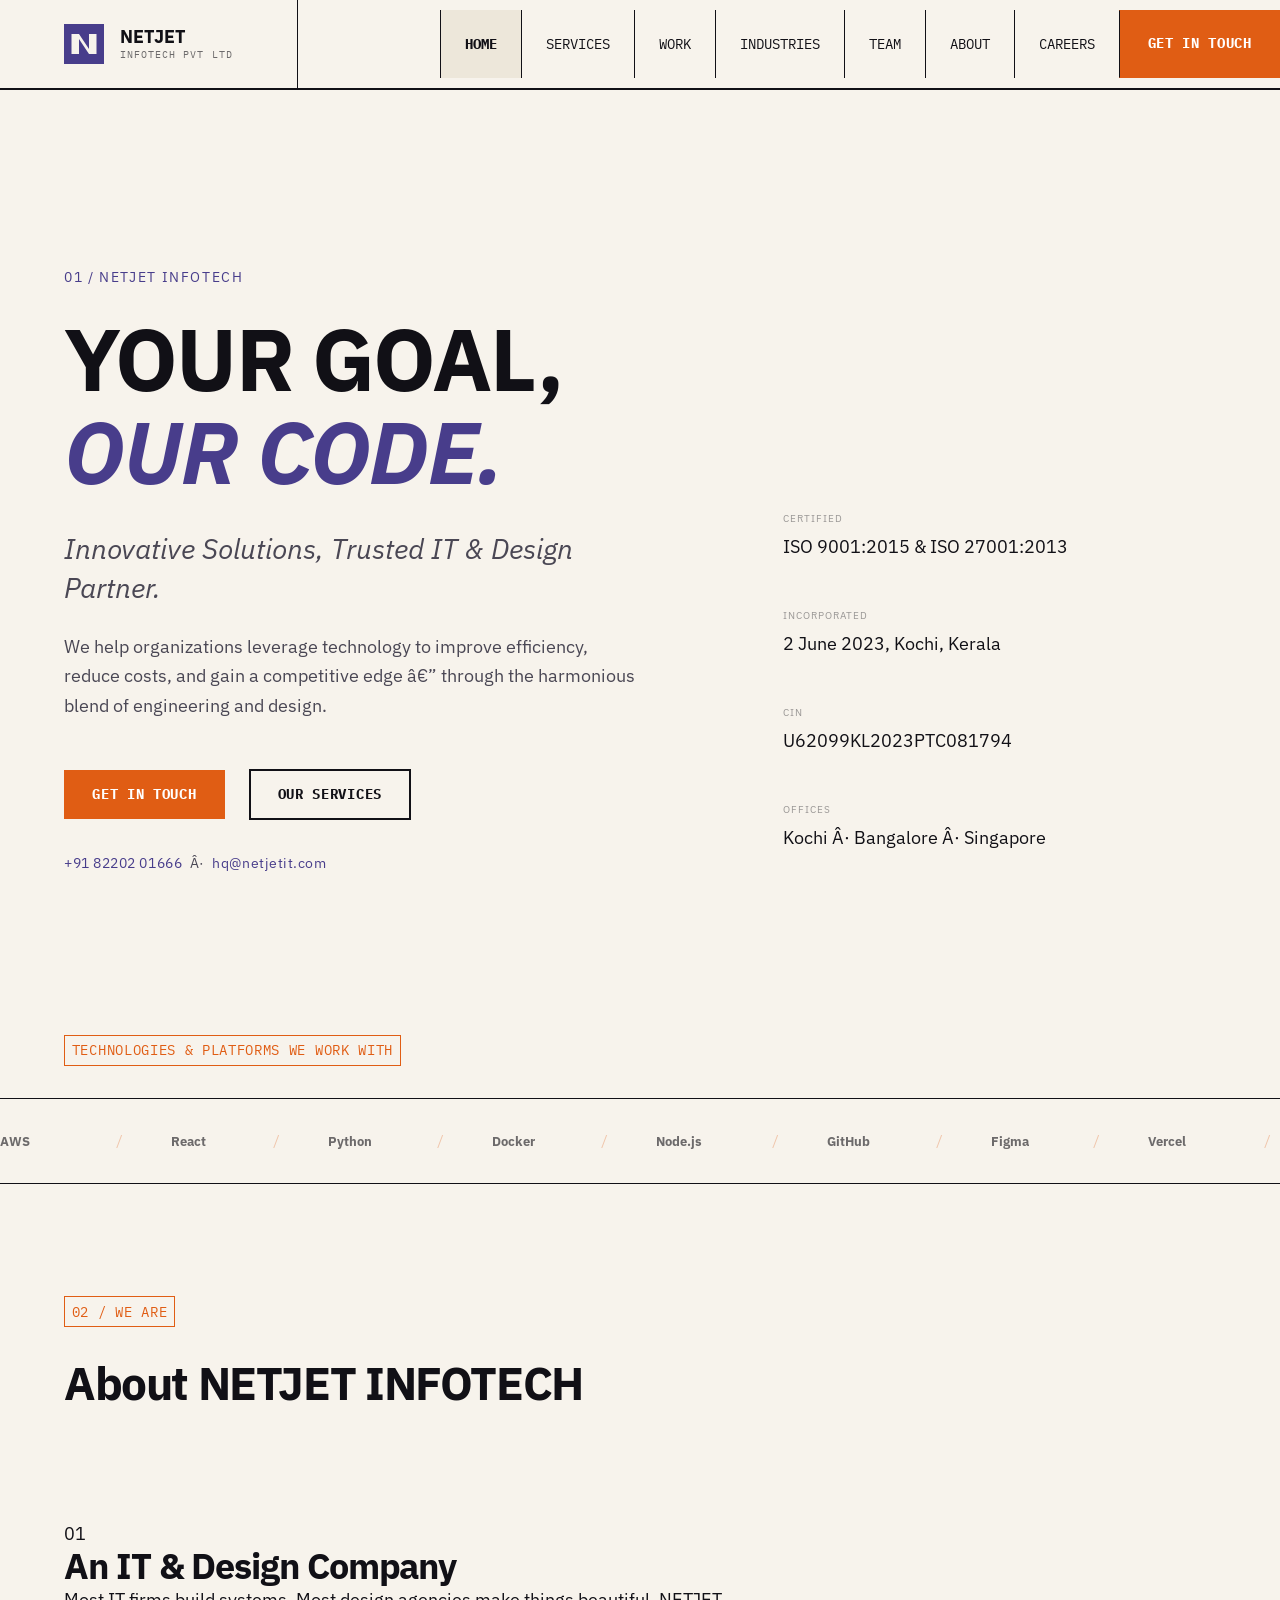
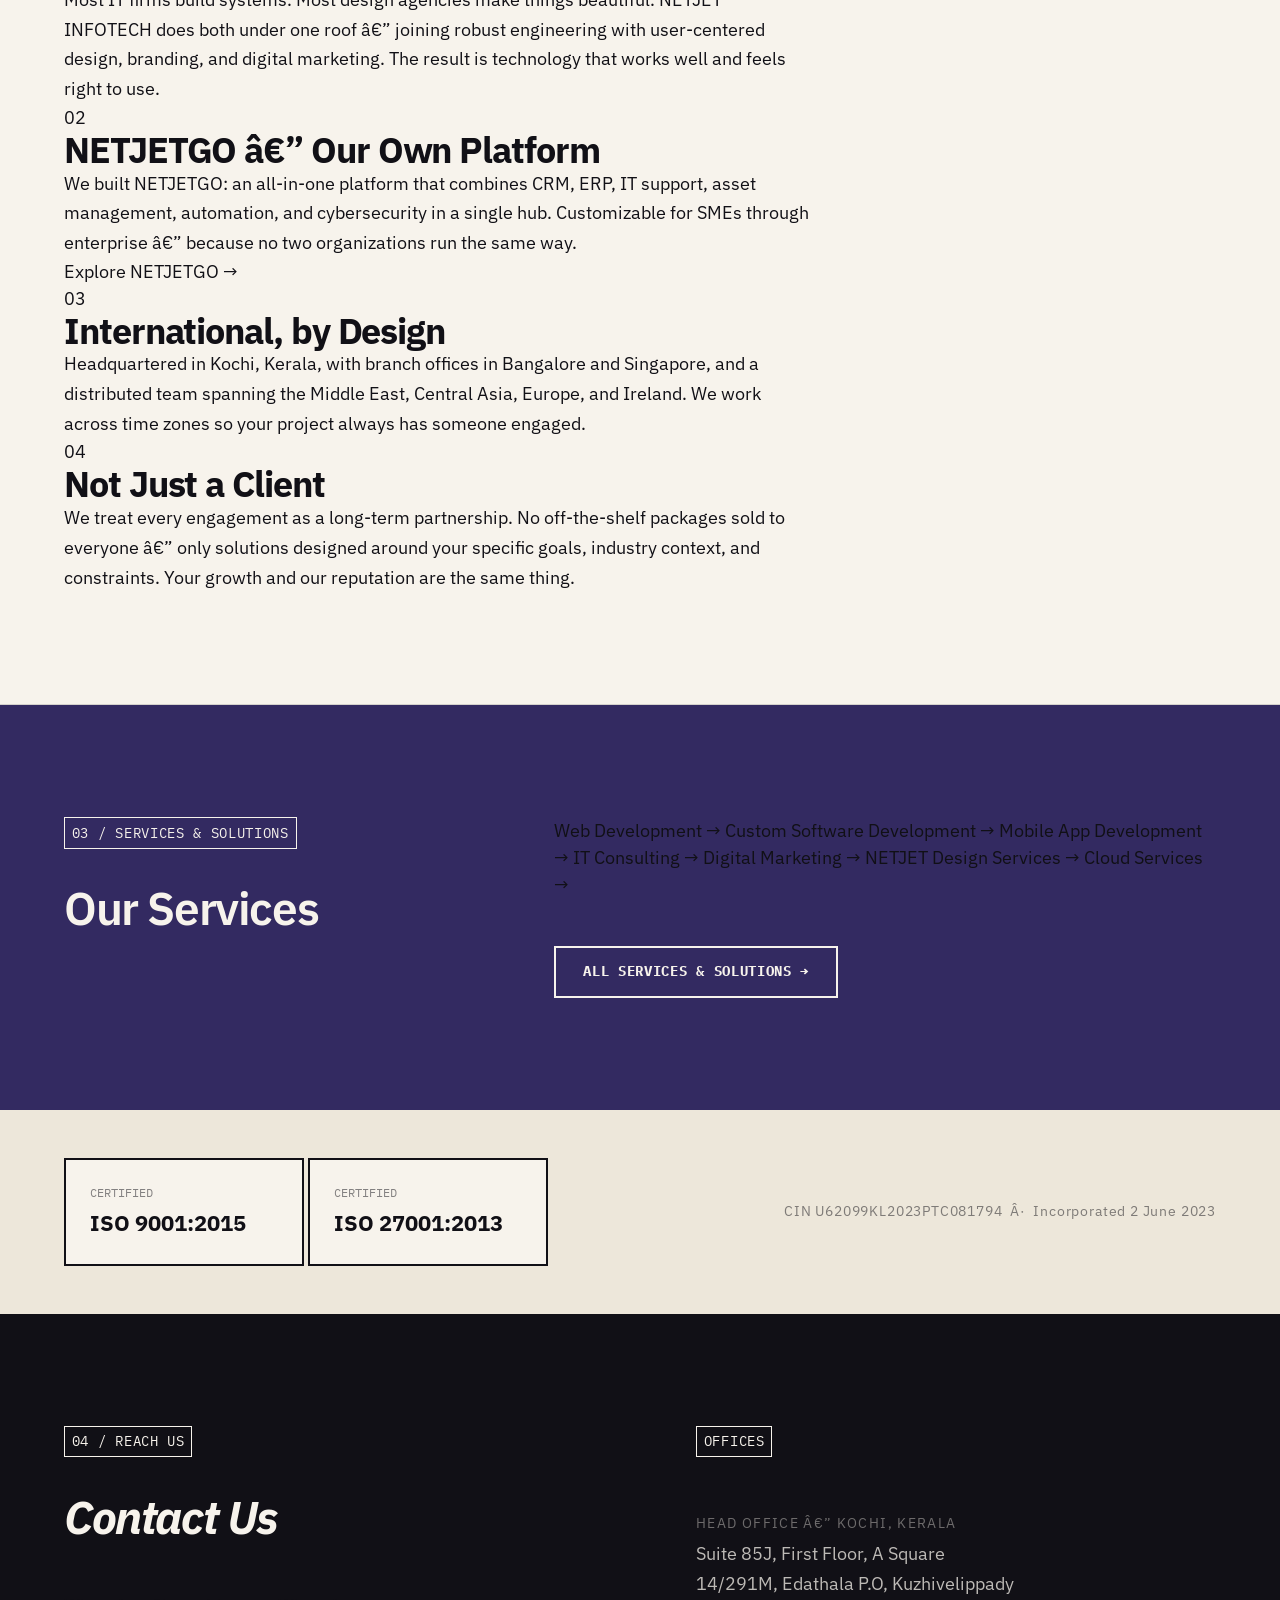
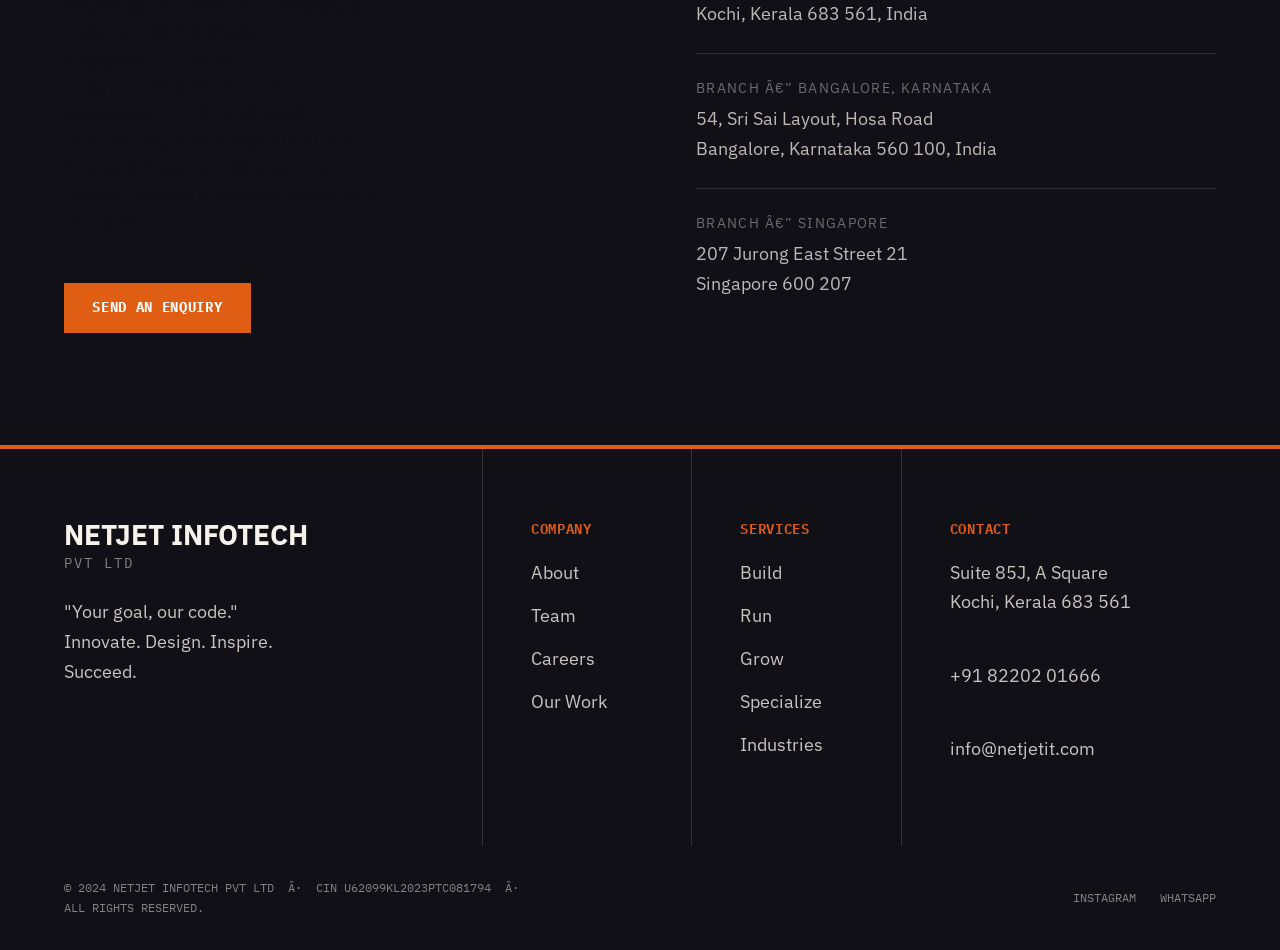
==== index.html @ 787980c6 "Webpage Update" ====
﻿<!DOCTYPE html>
<html lang="en">
<head>
  <meta charset="UTF-8">
  <meta name="viewport" content="width=device-width, initial-scale=1.0">
  <title>NETJET INFOTECH â€” IT & Design Services, Kochi, Kerala</title>
  <meta name="description" content="NETJET INFOTECH is an ISO-certified IT and design company based in Kochi, Kerala. We deliver web development, custom software, digital marketing, cloud services, and design under one roof.">
  <meta name="keywords" content="IT company Kochi, IT services Kerala, web development Kochi, software development India, digital marketing Kerala, cloud services Kochi, UI UX design India">
  <meta property="og:title" content="NETJET INFOTECH â€” IT & Design Services">
  <meta property="og:description" content="Innovative Solutions, Trusted IT & Design Partner. Based in Kochi, Kerala â€” serving clients globally.">
  <meta property="og:type" content="website">
  <meta property="og:url" content="https://netjetit.com/">
  <link rel="canonical" href="https://netjetit.com/">
  <link rel="preconnect" href="https://fonts.googleapis.com">
  <link rel="preconnect" href="https://fonts.gstatic.com" crossorigin>
  <link href="https://fonts.googleapis.com/css2?family=IBM+Plex+Mono:ital,wght@0,400;0,500;1,400&family=IBM+Plex+Sans:ital,wght@0,400;0,500;0,600;0,700;1,400&display=swap" rel="stylesheet">
  <link rel="stylesheet" href="css/tokens.css">
  <link rel="stylesheet" href="css/base.css">
  <link rel="stylesheet" href="css/components.css">

  <style>
    /* Home-specific layout */
    .hero {
      padding-top: calc(4rem + var(--space-3xl));
      padding-bottom: var(--space-3xl);
      background-color: var(--cream);
      border-bottom: var(--border-rule);
    }

    .hero-inner {
      max-width: var(--max-width);
      margin-inline: auto;
      padding-inline: var(--gutter);
      display: grid;
      grid-template-columns: 7fr 5fr;
      gap: var(--space-3xl);
      align-items: end;
    }

    .hero-eyebrow {
      
      font-size: var(--step--1);
      letter-spacing: 0.12em;
      text-transform: uppercase;
      color: var(--brand);
      margin-bottom: var(--space-m);
    }

    .hero-headline {
      
      font-size: var(--step-6);
      font-weight: 700;
      color: var(--ink);
      line-height: 1.05;
      letter-spacing: -0.02em;
      margin-bottom: var(--space-l);
    }

    .hero-headline em {
      font-style: italic;
      color: var(--brand);
    }

    .hero-sub {
      
      font-size: var(--step-2);
      font-style: italic;
      color: var(--ink-soft);
      margin-bottom: var(--space-m);
      max-width: 44ch;
      line-height: 1.4;
    }

    .hero-body {
      font-size: var(--step-0);
      color: var(--ink-soft);
      max-width: 52ch;
      margin-bottom: var(--space-xl);
    }

    .hero-actions {
      display: flex;
      flex-wrap: wrap;
      align-items: center;
      gap: var(--space-m);
      margin-bottom: var(--space-l);
    }

    .hero-direct-contact {
      
      font-size: var(--step--1);
      color: var(--ink-soft);
      letter-spacing: 0.04em;
    }

    .hero-direct-contact a {
      color: var(--brand);
      text-decoration: underline;
      text-decoration-color: transparent;
      text-underline-offset: 3px;
      transition: text-decoration-color var(--dur-fast);
    }

    .hero-direct-contact a:hover {
      text-decoration-color: var(--brand);
    }

    .hero-aside {
      display: flex;
      flex-direction: column;
      gap: var(--space-m);
      padding-top: var(--space-xl);
      border-top: var(--border-rule);
    }

    .hero-aside-block {
      padding-bottom: var(--space-m);
      border-bottom: var(--border-rule);
    }

    .hero-aside-block:last-child { border-bottom: none; }

    .hero-aside-label {
      
      font-size: 0.65rem;
      letter-spacing: 0.1em;
      text-transform: uppercase;
      color: var(--ink);
      opacity: 0.4;
      margin-bottom: 0.4rem;
    }

    .hero-aside-value {
      
      font-size: var(--step-0);
      color: var(--ink);
      line-height: 1.5;
    }

    @media (max-width: 900px) {
      .hero-inner { grid-template-columns: 1fr; gap: var(--space-2xl); }
      .hero-aside { padding-top: 0; border-top: none; flex-direction: row; flex-wrap: wrap; }
      .hero-aside-block { flex: 1 1 200px; }
    }

    /* Services teaser section */
    .services-teaser {
      padding-block: var(--space-3xl);
      background-color: var(--violet);
    }

    .services-teaser .container {
      display: grid;
      grid-template-columns: 4fr 7fr;
      gap: var(--space-3xl);
      align-items: start;
    }

    .services-teaser-heading {
      
      font-size: var(--step-4);
      color: var(--cream);
      font-weight: var(--fw-semibold);
      line-height: 1.15;
      position: sticky;
      top: calc(4rem + var(--space-xl));
    }

    @media (max-width: 900px) {
      .services-teaser .container { grid-template-columns: 1fr; }
      .services-teaser-heading { position: static; }
    }

    /* Contact block */
    .contact-block {
      background-color: var(--ink);
      padding-block: var(--space-3xl);
    }

    .contact-block-grid {
      display: grid;
      grid-template-columns: 1fr 1fr;
      gap: var(--space-3xl);
    }

    .contact-promise {
      
      font-size: var(--step-4);
      font-style: italic;
      color: var(--cream);
      line-height: 1.2;
      margin-bottom: var(--space-xl);
    }

    .contact-office {
      padding-block: var(--space-m);
      border-bottom: 1px solid rgba(247,243,236,0.12);
    }

    .contact-office:last-child { border-bottom: none; }

    .contact-office__label {
      
      font-size: var(--step--1);
      letter-spacing: 0.1em;
      text-transform: uppercase;
      color: var(--cream);
      opacity: 0.4;
      margin-bottom: 0.4rem;
    }

    .contact-office__address {
      
      font-size: var(--step-0);
      color: var(--cream);
      opacity: 0.75;
      font-style: normal;
      line-height: 1.65;
    }

    @media (max-width: 768px) {
      .contact-block-grid { grid-template-columns: 1fr; gap: var(--space-2xl); }
    }

    /* Trust strip */
    .trust-strip {
      background-color: var(--cream-mid);
      padding-block: var(--space-xl);
      border-top: var(--border-rule);
      border-bottom: var(--border-rule);
    }

    .trust-inner {
      display: flex;
      align-items: center;
      justify-content: space-between;
      flex-wrap: wrap;
      gap: var(--space-l);
    }

    .trust-text {
      
      font-size: var(--step--1);
      color: var(--ink);
      opacity: 0.5;
      letter-spacing: 0.06em;
    }
  </style>
</head>
<body>

  <!-- Navigation -->
  <nav class="site-nav" aria-label="Site navigation">
    <div class="nav-inner">
      <a href="index.html" class="nav-logo" aria-label="NETJET INFOTECH â€” home">
        <svg class="nav-logo-mark" viewBox="0 0 32 32" fill="none" aria-hidden="true">
          <rect width="32" height="32" fill="#483D8B"/>
          <path d="M6 8h6l8 12V8h6v16h-6L12 12v12H6V8z" fill="#F7F3EC"/>
        </svg>
        <div class="nav-logo-text">
          NETJET
          <span>INFOTECH PVT LTD</span>
        </div>
      </a>

      <div class="nav-links" role="list">
        <a href="index.html" role="listitem">Home</a>
        <a href="services.html" role="listitem">Services</a>
        <a href="work.html" role="listitem">Work</a>
        <a href="industries.html" role="listitem">Industries</a>
        <a href="team.html" role="listitem">Team</a>
        <a href="about.html" role="listitem">About</a>
        <a href="careers.html" role="listitem">Careers</a>
        <a href="contact.html" class="btn btn-primary nav-cta" role="listitem">Get in touch</a>
      </div>

      <button class="nav-toggle" aria-expanded="false" aria-controls="mobile-nav" aria-label="Open navigation">
        <span class="nav-toggle-bar"></span>
        <span class="nav-toggle-bar"></span>
        <span class="nav-toggle-bar"></span>
      </button>
    </div>

    <nav class="nav-mobile" id="mobile-nav" aria-hidden="true">
      <a href="index.html">Home</a>
      <a href="services.html">Services</a>
      <a href="work.html">Work</a>
      <a href="industries.html">Industries</a>
      <a href="team.html">Team</a>
      <a href="about.html">About</a>
      <a href="careers.html">Careers</a>
      <a href="contact.html" class="btn btn-primary">Get in touch</a>
    </nav>
  </nav>

  <main>

    <!-- Hero -->
    <section class="hero" aria-labelledby="hero-heading">
      <div class="hero-inner">
        <div class="hero-content">
          <p class="hero-eyebrow">01 / NETJET INFOTECH</p>
          <h1 class="hero-headline" id="hero-heading">
            Your goal,<br><em>our code.</em>
          </h1>
          <p class="hero-sub">Innovative Solutions, Trusted IT &amp; Design Partner.</p>
          <p class="hero-body">We help organizations leverage technology to improve efficiency, reduce costs, and gain a competitive edge â€” through the harmonious blend of engineering and design.</p>
          <div class="hero-actions">
            <a href="contact.html" class="btn btn-primary">Get in touch</a>
            <a href="services.html" class="btn btn-outline">Our Services</a>
          </div>
          <p class="hero-direct-contact">
            <a href="tel:+918220201666">+91 82202 01666</a>&ensp;Â·&ensp;<a href="mailto:hq@netjetit.com">hq@netjetit.com</a>
          </p>
        </div>

        <aside class="hero-aside" aria-label="Company credentials">
          <div class="hero-aside-block">
            <div class="hero-aside-label">Certified</div>
            <div class="hero-aside-value">ISO 9001:2015 &amp; ISO 27001:2013</div>
          </div>
          <div class="hero-aside-block">
            <div class="hero-aside-label">Incorporated</div>
            <div class="hero-aside-value">2 June 2023, Kochi, Kerala</div>
          </div>
          <div class="hero-aside-block">
            <div class="hero-aside-label">CIN</div>
            <div class="hero-aside-value">U62099KL2023PTC081794</div>
          </div>
          <div class="hero-aside-block">
            <div class="hero-aside-label">Offices</div>
            <div class="hero-aside-value">Kochi Â· Bangalore Â· Singapore</div>
          </div>
        </aside>
      </div>
    </section>

        <!-- Partner / Technology logos — 15 stacks, infinite loop -->
    <section aria-label="Technologies and platforms we work with" style="border-bottom: 1px solid var(--ink);">
      <div class="container" style="padding-top: var(--space-xl); padding-bottom: var(--space-l); border-bottom: 1px solid var(--ink);">
        <p class="section-label" style="margin-bottom:0;">Technologies &amp; Platforms We Work With</p>
      </div>
      <div class="marquee-container" style="padding-block: var(--space-l);">
        <div class="marquee-content">

          <div class="marquee-item"><svg viewBox="0 0 100 30" xmlns="http://www.w3.org/2000/svg" style="height:20px;width:auto;"><text y="22" font-family="IBM Plex Sans,sans-serif" font-size="20" font-weight="700" fill="currentColor">AWS</text></svg></div>
          <div class="marquee-item"><svg viewBox="0 0 80 30" xmlns="http://www.w3.org/2000/svg" style="height:20px;width:auto;"><text y="22" font-family="IBM Plex Sans,sans-serif" font-size="20" font-weight="700" fill="currentColor">React</text></svg></div>
          <div class="marquee-item"><svg viewBox="0 0 90 30" xmlns="http://www.w3.org/2000/svg" style="height:20px;width:auto;"><text y="22" font-family="IBM Plex Sans,sans-serif" font-size="20" font-weight="700" fill="currentColor">Python</text></svg></div>
          <div class="marquee-item"><svg viewBox="0 0 90 30" xmlns="http://www.w3.org/2000/svg" style="height:20px;width:auto;"><text y="22" font-family="IBM Plex Sans,sans-serif" font-size="20" font-weight="700" fill="currentColor">Docker</text></svg></div>
          <div class="marquee-item"><svg viewBox="0 0 100 30" xmlns="http://www.w3.org/2000/svg" style="height:20px;width:auto;"><text y="22" font-family="IBM Plex Sans,sans-serif" font-size="20" font-weight="700" fill="currentColor">Node.js</text></svg></div>
          <div class="marquee-item"><svg viewBox="0 0 90 30" xmlns="http://www.w3.org/2000/svg" style="height:20px;width:auto;"><text y="22" font-family="IBM Plex Sans,sans-serif" font-size="20" font-weight="700" fill="currentColor">GitHub</text></svg></div>
          <div class="marquee-item"><svg viewBox="0 0 80 30" xmlns="http://www.w3.org/2000/svg" style="height:20px;width:auto;"><text y="22" font-family="IBM Plex Sans,sans-serif" font-size="20" font-weight="700" fill="currentColor">Figma</text></svg></div>
          <div class="marquee-item"><svg viewBox="0 0 100 30" xmlns="http://www.w3.org/2000/svg" style="height:20px;width:auto;"><text y="22" font-family="IBM Plex Sans,sans-serif" font-size="20" font-weight="700" fill="currentColor">Vercel</text></svg></div>
          <div class="marquee-item"><svg viewBox="0 0 130 30" xmlns="http://www.w3.org/2000/svg" style="height:20px;width:auto;"><text y="22" font-family="IBM Plex Sans,sans-serif" font-size="20" font-weight="700" fill="currentColor">Google Cloud</text></svg></div>
          <div class="marquee-item"><svg viewBox="0 0 80 30" xmlns="http://www.w3.org/2000/svg" style="height:20px;width:auto;"><text y="22" font-family="IBM Plex Sans,sans-serif" font-size="20" font-weight="700" fill="currentColor">Azure</text></svg></div>
          <div class="marquee-item"><svg viewBox="0 0 90 30" xmlns="http://www.w3.org/2000/svg" style="height:20px;width:auto;"><text y="22" font-family="IBM Plex Sans,sans-serif" font-size="20" font-weight="700" fill="currentColor">Oracle</text></svg></div>
          <div class="marquee-item"><svg viewBox="0 0 110 30" xmlns="http://www.w3.org/2000/svg" style="height:20px;width:auto;"><text y="22" font-family="IBM Plex Sans,sans-serif" font-size="20" font-weight="700" fill="currentColor">Firebase</text></svg></div>
          <div class="marquee-item"><svg viewBox="0 0 100 30" xmlns="http://www.w3.org/2000/svg" style="height:20px;width:auto;"><text y="22" font-family="IBM Plex Sans,sans-serif" font-size="20" font-weight="700" fill="currentColor">Angular</text></svg></div>
          <div class="marquee-item"><svg viewBox="0 0 50 30" xmlns="http://www.w3.org/2000/svg" style="height:20px;width:auto;"><text y="22" font-family="IBM Plex Sans,sans-serif" font-size="20" font-weight="700" fill="currentColor">Vue</text></svg></div>
          <div class="marquee-item"><svg viewBox="0 0 135 30" xmlns="http://www.w3.org/2000/svg" style="height:20px;width:auto;"><text y="22" font-family="IBM Plex Sans,sans-serif" font-size="20" font-weight="700" fill="currentColor">Kubernetes</text></svg></div>

        </div>
        <div class="marquee-content" aria-hidden="true">

          <div class="marquee-item"><svg viewBox="0 0 100 30" xmlns="http://www.w3.org/2000/svg" style="height:20px;width:auto;"><text y="22" font-family="IBM Plex Sans,sans-serif" font-size="20" font-weight="700" fill="currentColor">AWS</text></svg></div>
          <div class="marquee-item"><svg viewBox="0 0 80 30" xmlns="http://www.w3.org/2000/svg" style="height:20px;width:auto;"><text y="22" font-family="IBM Plex Sans,sans-serif" font-size="20" font-weight="700" fill="currentColor">React</text></svg></div>
          <div class="marquee-item"><svg viewBox="0 0 90 30" xmlns="http://www.w3.org/2000/svg" style="height:20px;width:auto;"><text y="22" font-family="IBM Plex Sans,sans-serif" font-size="20" font-weight="700" fill="currentColor">Python</text></svg></div>
          <div class="marquee-item"><svg viewBox="0 0 90 30" xmlns="http://www.w3.org/2000/svg" style="height:20px;width:auto;"><text y="22" font-family="IBM Plex Sans,sans-serif" font-size="20" font-weight="700" fill="currentColor">Docker</text></svg></div>
          <div class="marquee-item"><svg viewBox="0 0 100 30" xmlns="http://www.w3.org/2000/svg" style="height:20px;width:auto;"><text y="22" font-family="IBM Plex Sans,sans-serif" font-size="20" font-weight="700" fill="currentColor">Node.js</text></svg></div>
          <div class="marquee-item"><svg viewBox="0 0 90 30" xmlns="http://www.w3.org/2000/svg" style="height:20px;width:auto;"><text y="22" font-family="IBM Plex Sans,sans-serif" font-size="20" font-weight="700" fill="currentColor">GitHub</text></svg></div>
          <div class="marquee-item"><svg viewBox="0 0 80 30" xmlns="http://www.w3.org/2000/svg" style="height:20px;width:auto;"><text y="22" font-family="IBM Plex Sans,sans-serif" font-size="20" font-weight="700" fill="currentColor">Figma</text></svg></div>
          <div class="marquee-item"><svg viewBox="0 0 100 30" xmlns="http://www.w3.org/2000/svg" style="height:20px;width:auto;"><text y="22" font-family="IBM Plex Sans,sans-serif" font-size="20" font-weight="700" fill="currentColor">Vercel</text></svg></div>
          <div class="marquee-item"><svg viewBox="0 0 130 30" xmlns="http://www.w3.org/2000/svg" style="height:20px;width:auto;"><text y="22" font-family="IBM Plex Sans,sans-serif" font-size="20" font-weight="700" fill="currentColor">Google Cloud</text></svg></div>
          <div class="marquee-item"><svg viewBox="0 0 80 30" xmlns="http://www.w3.org/2000/svg" style="height:20px;width:auto;"><text y="22" font-family="IBM Plex Sans,sans-serif" font-size="20" font-weight="700" fill="currentColor">Azure</text></svg></div>
          <div class="marquee-item"><svg viewBox="0 0 90 30" xmlns="http://www.w3.org/2000/svg" style="height:20px;width:auto;"><text y="22" font-family="IBM Plex Sans,sans-serif" font-size="20" font-weight="700" fill="currentColor">Oracle</text></svg></div>
          <div class="marquee-item"><svg viewBox="0 0 110 30" xmlns="http://www.w3.org/2000/svg" style="height:20px;width:auto;"><text y="22" font-family="IBM Plex Sans,sans-serif" font-size="20" font-weight="700" fill="currentColor">Firebase</text></svg></div>
          <div class="marquee-item"><svg viewBox="0 0 100 30" xmlns="http://www.w3.org/2000/svg" style="height:20px;width:auto;"><text y="22" font-family="IBM Plex Sans,sans-serif" font-size="20" font-weight="700" fill="currentColor">Angular</text></svg></div>
          <div class="marquee-item"><svg viewBox="0 0 50 30" xmlns="http://www.w3.org/2000/svg" style="height:20px;width:auto;"><text y="22" font-family="IBM Plex Sans,sans-serif" font-size="20" font-weight="700" fill="currentColor">Vue</text></svg></div>
          <div class="marquee-item"><svg viewBox="0 0 135 30" xmlns="http://www.w3.org/2000/svg" style="height:20px;width:auto;"><text y="22" font-family="IBM Plex Sans,sans-serif" font-size="20" font-weight="700" fill="currentColor">Kubernetes</text></svg></div>

        </div>
      </div>
    </section>

    <!-- We Are â€” four pillars -->
    <section class="section" aria-labelledby="weare-heading">
      <div class="container">
        <p class="section-label">02 / We Are</p>
        <h2 id="weare-heading" style="max-width:20ch; margin-bottom: var(--space-3xl);">
          About NETJET INFOTECH
        </h2>

        <div>
          <div class="pillar-item">
            <div class="pillar-num" aria-hidden="true">01</div>
            <div class="pillar-content">
              <h3 class="pillar-title">An IT &amp; Design Company</h3>
              <p class="pillar-body">Most IT firms build systems. Most design agencies make things beautiful. NETJET INFOTECH does both under one roof â€” joining robust engineering with user-centered design, branding, and digital marketing. The result is technology that works well and feels right to use.</p>
            </div>
          </div>

          <div class="pillar-item">
            <div class="pillar-num" aria-hidden="true">02</div>
            <div class="pillar-content">
              <h3 class="pillar-title">NETJETGO â€” Our Own Platform</h3>
              <p class="pillar-body">We built NETJETGO: an all-in-one platform that combines CRM, ERP, IT support, asset management, automation, and cybersecurity in a single hub. Customizable for SMEs through enterprise â€” because no two organizations run the same way.</p>
              <a href="https://netjetgo.com" class="pillar-link" target="_blank" rel="noopener noreferrer">
                Explore NETJETGO &rarr;
              </a>
            </div>
          </div>

          <div class="pillar-item">
            <div class="pillar-num" aria-hidden="true">03</div>
            <div class="pillar-content">
              <h3 class="pillar-title">International, by Design</h3>
              <p class="pillar-body">Headquartered in Kochi, Kerala, with branch offices in Bangalore and Singapore, and a distributed team spanning the Middle East, Central Asia, Europe, and Ireland. We work across time zones so your project always has someone engaged.</p>
            </div>
          </div>

          <div class="pillar-item">
            <div class="pillar-num" aria-hidden="true">04</div>
            <div class="pillar-content">
              <h3 class="pillar-title">Not Just a Client</h3>
              <p class="pillar-body">We treat every engagement as a long-term partnership. No off-the-shelf packages sold to everyone â€” only solutions designed around your specific goals, industry context, and constraints. Your growth and our reputation are the same thing.</p>
            </div>
          </div>
        </div>
      </div>
    </section>

    <!-- Services teaser -->
    <section class="services-teaser" aria-labelledby="services-heading">
      <div class="container">
        <div>
          <p class="section-label section-label--light">03 / Services &amp; Solutions</p>
          <h2 class="services-teaser-heading" id="services-heading">
            Our Services
          </h2>
        </div>

        <div>
          <a href="services.html#build" class="service-row service-row--dark">
            <span class="service-row__name">Web Development</span>
            <span class="service-row__arrow" aria-hidden="true">&rarr;</span>
          </a>
          <a href="services.html#build" class="service-row service-row--dark">
            <span class="service-row__name">Custom Software Development</span>
            <span class="service-row__arrow" aria-hidden="true">&rarr;</span>
          </a>
          <a href="services.html#build" class="service-row service-row--dark">
            <span class="service-row__name">Mobile App Development</span>
            <span class="service-row__arrow" aria-hidden="true">&rarr;</span>
          </a>
          <a href="services.html#run" class="service-row service-row--dark">
            <span class="service-row__name">IT Consulting</span>
            <span class="service-row__arrow" aria-hidden="true">&rarr;</span>
          </a>
          <a href="services.html#grow" class="service-row service-row--dark">
            <span class="service-row__name">Digital Marketing</span>
            <span class="service-row__arrow" aria-hidden="true">&rarr;</span>
          </a>
          <a href="https://instagram.com/netjet.design" class="service-row service-row--dark" target="_blank" rel="noopener noreferrer">
            <span class="service-row__name">NETJET Design Services</span>
            <span class="service-row__arrow" aria-hidden="true">&rarr;</span>
          </a>
          <a href="services.html#run" class="service-row service-row--dark">
            <span class="service-row__name">Cloud Services</span>
            <span class="service-row__arrow" aria-hidden="true">&rarr;</span>
          </a>
          <div style="margin-top: var(--space-xl);">
            <a href="services.html" class="btn btn-outline-light">All services &amp; solutions &rarr;</a>
          </div>
        </div>
      </div>
    </section>

    <!-- Trust strip -->
    <section class="trust-strip" aria-label="Certifications and company registration">
      <div class="container">
        <div class="trust-inner">
          <div class="badge-row">
            <div class="cert-badge">
              <span class="cert-badge__label">Certified</span>
              <span class="cert-badge__name">ISO 9001:2015</span>
            </div>
            <div class="cert-badge">
              <span class="cert-badge__label">Certified</span>
              <span class="cert-badge__name">ISO 27001:2013</span>
            </div>
          </div>
          <p class="trust-text">CIN U62099KL2023PTC081794 &nbsp;Â·&nbsp; Incorporated 2 June 2023</p>
        </div>
      </div>
    </section>

    <!-- Contact block -->
    <section class="contact-block" aria-labelledby="contact-block-heading">
      <div class="container">
        <div class="contact-block-grid">
          <div>
            <p class="section-label section-label--light">04 / Reach Us</p>
            <h2 class="contact-promise" id="contact-block-heading">
              Contact Us
            </h2>

            <div class="contact-channel">
              <span class="contact-channel__type">WhatsApp</span>
              <a href="https://wa.me/918220201666" class="contact-channel__value" target="_blank" rel="noopener noreferrer">Chat with us on WhatsApp</a>
            </div>

            <div class="contact-channel">
              <span class="contact-channel__type">India</span>
              <a href="tel:+918220201666" class="contact-channel__value">+91 82202 01666</a>
            </div>

            <div class="contact-channel">
              <span class="contact-channel__type">Singapore</span>
              <a href="tel:+6583594757" class="contact-channel__value">+65 8359 4757</a>
            </div>

            <div class="contact-channel">
              <span class="contact-channel__type">Ireland</span>
              <a href="tel:+353870570252" class="contact-channel__value">+353 870 570 252</a>
            </div>

            <div class="contact-channel">
              <span class="contact-channel__type">Kazakhstan</span>
              <a href="tel:+77013009052" class="contact-channel__value">+7 701 300 9052</a>
            </div>

            <div class="contact-channel">
              <span class="contact-channel__type">General Enquiries</span>
              <a href="mailto:info@netjetit.com" class="contact-channel__value">info@netjetit.com</a>
            </div>

            <div class="contact-channel">
              <span class="contact-channel__type">Quotes &amp; Projects</span>
              <a href="mailto:hq@netjetit.com" class="contact-channel__value">hq@netjetit.com</a>
            </div>

            <div class="contact-channel">
              <span class="contact-channel__type">Project Delivery</span>
              <a href="mailto:projects@netjetit.com" class="contact-channel__value">projects@netjetit.com</a>
            </div>

            <div class="contact-channel">
              <span class="contact-channel__type">Hours</span>
              <span class="contact-channel__value">24 / 7</span>
            </div>

            <div style="margin-top: var(--space-xl);">
              <a href="contact.html" class="btn btn-primary">Send an enquiry</a>
            </div>
          </div>

          <div>
            <p class="section-label section-label--light">Offices</p>

            <div class="contact-office">
              <div class="contact-office__label">Head Office â€” Kochi, Kerala</div>
              <address class="contact-office__address">
                Suite 85J, First Floor, A Square<br>
                14/291M, Edathala P.O, Kuzhivelippady<br>
                Kochi, Kerala 683 561, India
              </address>
            </div>

            <div class="contact-office">
              <div class="contact-office__label">Branch â€” Bangalore, Karnataka</div>
              <address class="contact-office__address">
                54, Sri Sai Layout, Hosa Road<br>
                Bangalore, Karnataka 560 100, India
              </address>
            </div>

            <div class="contact-office">
              <div class="contact-office__label">Branch â€” Singapore</div>
              <address class="contact-office__address">
                207 Jurong East Street 21<br>
                Singapore 600 207
              </address>
            </div>
          </div>
        </div>
      </div>
    </section>

  </main>

  <!-- Footer -->
  <footer class="site-footer" aria-label="Site footer">
    <div class="container">
      <div class="footer-grid">
        <div class="footer-brand">
          <div class="footer-logo-text">NETJET INFOTECH</div>
          <span class="footer-logo-sub">PVT LTD</span>
          <p class="footer-tagline">"Your goal, our code."<br>Innovate. Design. Inspire. Succeed.</p>
        </div>

        <div class="footer-col">
          <h6>Company</h6>
          <ul>
            <li><a href="about.html">About</a></li>
            <li><a href="team.html">Team</a></li>
            <li><a href="careers.html">Careers</a></li>
            <li><a href="work.html">Our Work</a></li>
          </ul>
        </div>

        <div class="footer-col">
          <h6>Services</h6>
          <ul>
            <li><a href="services.html#build">Build</a></li>
            <li><a href="services.html#run">Run</a></li>
            <li><a href="services.html#grow">Grow</a></li>
            <li><a href="services.html#specialize">Specialize</a></li>
            <li><a href="industries.html">Industries</a></li>
          </ul>
        </div>

        <div class="footer-col">
          <h6>Contact</h6>
          <address class="footer-address">
            Suite 85J, A Square<br>
            Kochi, Kerala 683 561<br><br>
            <a href="tel:+918220201666">+91 82202 01666</a><br>
            <a href="mailto:info@netjetit.com">info@netjetit.com</a>
          </address>
        </div>
      </div>

      <div class="footer-bottom">
        <p class="footer-legal">
          &copy; 2024 NETJET INFOTECH PVT LTD &nbsp;Â·&nbsp; CIN U62099KL2023PTC081794 &nbsp;Â·&nbsp; All rights reserved.
        </p>
        <div class="footer-socials">
          <a href="https://instagram.com/netjet.design" target="_blank" rel="noopener noreferrer">Instagram</a>
          <a href="https://wa.me/918220201666" target="_blank" rel="noopener noreferrer">WhatsApp</a>
        </div>
      </div>
    </div>
  </footer>

  <script src="js/nav.js"></script>
</body>
</html>
---- css/tokens.css ----
/*
  NETJET INFOTECH
  Design Tokens — Structural Blueprint System
*/

:root {
  /* Colour palette - High Contrast, No Gradients */
  --cream:       #F7F3EC;
  --cream-mid:   #EDE7DA;
  --violet:      #332A61;
  --violet-deep: #1A1536; /* Darker for higher contrast */
  --brand:       #483D8B;
  --ink:         #111016; /* Near black for maximum starkness */
  --ink-soft:    #4A4754;
  --terra:       #E05D14; /* Brighter, sharper orange/terracotta */
  --terra-dark:  #B84A0D;
  --white:       #FFFFFF;

  /* Structural Rules - the core of the aesthetic */
  --rule-light:  rgba(17, 16, 22, 0.15); /* Ink transparent on cream */
  --rule-dark:   rgba(247, 243, 236, 0.15); /* Cream transparent on dark */
  
  --border-structural-light: 1px solid var(--rule-light);
  --border-structural-dark:  1px solid var(--rule-dark);
  --border-heavy-light:      2px solid var(--ink);
  --border-heavy-dark:       2px solid var(--cream);

  /* Typography — weights */
  --fw-regular: 400;
  --fw-medium:  500;
  --fw-semibold: 600;
  --fw-bold:    700;
  --fw-extrabold: 800;

  /* Type scale (fluid) */
  --step--1: clamp(0.75rem, 0.71rem + 0.18vw, 0.85rem);
  --step-0:  clamp(1rem,    0.95rem + 0.26vw, 1.125rem);
  --step-1:  clamp(1.2rem,  1.12rem + 0.41vw, 1.4rem);
  --step-2:  clamp(1.44rem, 1.31rem + 0.68vw, 1.75rem);
  --step-3:  clamp(1.73rem, 1.51rem + 1.1vw,  2.25rem);
  --step-4:  clamp(2.07rem, 1.72rem + 1.78vw, 2.9rem);
  --step-5:  clamp(2.49rem, 1.93rem + 2.8vw,  3.75rem);
  --step-6:  clamp(3.2rem,  2.3rem + 4.5vw,   5.5rem);
  --step-7:  clamp(4rem,    2.8rem + 6vw,     7.5rem); /* Added for huge structural type */

  /* Spacing */
  --space-xs:   0.5rem;
  --space-s:    1rem;
  --space-m:    1.5rem;
  --space-l:    2rem;
  --space-xl:   3rem;
  --space-2xl:  4.5rem;
  --space-3xl:  7rem;
  --space-4xl:  10rem;

  /* Layout */
  --max-width:    1440px; /* Wider for more architectural space */
  --gutter:       clamp(1.25rem, 5vw, 4rem);
  --col-gap:      0; /* Removing column gap, relying on borders instead */

  /* Motion */
  --ease-out: cubic-bezier(0.16, 1, 0.3, 1); /* Snappier, less floating */
  --dur-fast: 150ms;
  --dur-mid:  250ms;
  --dur-slow: 400ms;
}
---- css/base.css ----
/*
  NETJET INFOTECH
  Base styles — Structural layout, typography reset, architectural utilities
*/

/* ─── Reset ─────────────────────────────────────── */
*, *::before, *::after {
  box-sizing: border-box;
  margin: 0;
  padding: 0;
}

html {
  scroll-behavior: smooth;
  -webkit-text-size-adjust: 100%;
}

body {
  background-color: var(--cream);
  color: var(--ink);
  font-family: 'IBM Plex Sans', system-ui, sans-serif;
  font-size: var(--step-0);
  font-weight: var(--fw-regular);
  line-height: 1.5;
  -webkit-font-smoothing: antialiased;
}

img, video, svg {
  display: block;
  max-width: 100%;
}

a {
  color: inherit;
  text-decoration: none;
}

ul, ol {
  list-style: none;
}

button, input, select, textarea {
  font-family: inherit;
  font-size: inherit;
  border-radius: 0; /* Strictly brutalist, no curves */
}

/* ─── Typography ─────────────────────────────────── */
.font-display {
  font-family: 'IBM Plex Sans', system-ui, sans-serif;
  letter-spacing: -0.02em;
}

.font-ui {
  font-family: 'IBM Plex Sans', system-ui, sans-serif;
}

.font-mono {
  font-family: 'IBM Plex Mono', 'Courier New', monospace;
}

/* Heading defaults */
h1, h2, h3, h4, h5, h6 {
  font-family: 'IBM Plex Sans', system-ui, sans-serif;
  line-height: 1.05;
  font-weight: var(--fw-bold);
  color: var(--ink);
  letter-spacing: -0.03em;
}

h1 { font-size: var(--step-6); font-weight: var(--fw-extrabold); text-transform: uppercase; }
h2 { font-size: var(--step-4); font-weight: var(--fw-bold); }
h3 { font-size: var(--step-3); }
h4 { font-size: var(--step-2); }
h5 { font-size: var(--step-1); font-family: 'IBM Plex Sans', system-ui, sans-serif; font-weight: var(--fw-semibold); letter-spacing: 0; }
h6 { font-size: var(--step-0); font-family: 'IBM Plex Sans', system-ui, sans-serif; font-weight: var(--fw-semibold); letter-spacing: 0; }

p { max-width: 68ch; line-height: 1.65; }

.lead {
  font-size: var(--step-1);
  line-height: 1.45;
  max-width: 56ch;
  font-weight: var(--fw-medium);
  color: var(--ink-soft);
}

/* Utility: constrain text within wide containers */
.text-narrow { max-width: 44ch; }
.text-mid    { max-width: 56ch; }
.text-wide   { max-width: 72ch; }
.text-full   { max-width: none; }

/* ─── Section label (Data-style) ──────────────── */
.section-label {
  display: inline-block;
  font-family: 'IBM Plex Mono', monospace;
  font-size: var(--step--1);
  letter-spacing: 0.05em;
  text-transform: uppercase;
  color: var(--terra);
  margin-bottom: var(--space-l);
  padding: 0.25em 0.5em;
  border: 1px solid var(--terra);
}

.section-label--light {
  color: var(--cream);
  border-color: var(--cream);
}

/* ─── Layout & Structural Grids ──────────────────── */
/* The core layout uses visible borders forming a continuous blueprint grid */

.container {
  width: 100%;
  max-width: var(--max-width);
  margin-inline: auto;
  padding-inline: var(--gutter);
}

.section {
  padding-block: var(--space-3xl);
  border-bottom: var(--border-structural-light);
}

.section--violet {
  background-color: var(--violet);
  color: var(--cream);
  border-bottom-color: var(--border-structural-dark);
}

.section--violet h1,
.section--violet h2,
.section--violet h3,
.section--violet h4 {
  color: var(--cream);
}

.section--ink {
  background-color: var(--ink);
  color: var(--cream);
  border-bottom-color: var(--border-structural-dark);
}

.section--ink h1,
.section--ink h2,
.section--ink h3,
.section--ink h4 {
  color: var(--cream);
}

/* ─── Rules / Structural Borders ─────────────────── */
.rule {
  border: none;
  border-top: var(--border-heavy-light);
}

.rule--dark {
  border-top: var(--border-heavy-dark);
}

.ruled-top {
  border-top: var(--border-structural-light);
  padding-top: var(--space-m);
}

.ruled-top--dark {
  border-top: var(--border-structural-dark);
  padding-top: var(--space-m);
}

/* Structural grids use borders instead of gaps to form cells */
.grid-structural {
  display: grid;
  grid-template-columns: repeat(12, 1fr);
  border-left: var(--border-structural-light);
  border-top: var(--border-structural-light);
}

.grid-cell {
  border-right: var(--border-structural-light);
  border-bottom: var(--border-structural-light);
  padding: var(--space-l);
}

.grid-2 {
  display: grid;
  grid-template-columns: 1fr 1fr;
}

.grid-2 > div {
  padding: var(--space-xl);
}

.grid-2 > div:first-child {
  border-right: var(--border-structural-light);
}

.section--violet .grid-2 > div:first-child,
.section--ink .grid-2 > div:first-child {
  border-right-color: var(--border-structural-dark);
}

.grid-3 {
  display: grid;
  grid-template-columns: repeat(3, 1fr);
}

.grid-4 {
  display: grid;
  grid-template-columns: repeat(4, 1fr);
}

/* Asymmetric structural grids */
.grid-asym-l {
  display: grid;
  grid-template-columns: 7fr 5fr;
}
.grid-asym-l > div:first-child { border-right: var(--border-structural-light); padding-right: var(--space-xl); }
.grid-asym-l > div:last-child { padding-left: var(--space-xl); }

.grid-asym-r {
  display: grid;
  grid-template-columns: 5fr 7fr;
}
.grid-asym-r > div:first-child { border-right: var(--border-structural-light); padding-right: var(--space-xl); }
.grid-asym-r > div:last-child { padding-left: var(--space-xl); }


/* ─── Buttons ─────────────────────────────────────── */
.btn {
  display: inline-flex;
  align-items: center;
  justify-content: center;
  gap: var(--space-xs);
  font-family: 'IBM Plex Mono', monospace;
  font-size: var(--step--1);
  font-weight: var(--fw-bold);
  text-transform: uppercase;
  letter-spacing: 0.05em;
  line-height: 1;
  padding: 1.25em 2em;
  border: 1px solid transparent;
  cursor: pointer;
  transition: all var(--dur-fast) var(--ease-out);
  text-decoration: none;
  white-space: nowrap;
  border-radius: 0;
}

/* Primary CTA — stark terracotta block */
.btn-primary {
  background-color: var(--terra);
  color: var(--white);
  border-color: var(--terra);
}

.btn-primary:hover,
.btn-primary:focus-visible {
  background-color: var(--ink);
  color: var(--white);
  border-color: var(--ink);
  transform: translateY(-2px);
  box-shadow: 4px 4px 0 var(--terra);
}

/* Outline — structural */
.btn-outline {
  background-color: transparent;
  color: var(--ink);
  border: 2px solid var(--ink);
}

.btn-outline:hover,
.btn-outline:focus-visible {
  background-color: var(--ink);
  color: var(--cream);
}

/* Outline — dark context */
.btn-outline-light {
  background-color: transparent;
  color: var(--cream);
  border: 2px solid var(--cream);
}

.btn-outline-light:hover,
.btn-outline-light:focus-visible {
  background-color: var(--cream);
  color: var(--violet-deep);
}

/* ─── Focus styles ───────────────────────────────── */
:focus-visible {
  outline: 2px solid var(--terra);
  outline-offset: 4px;
}

/* ─── Visually hidden (accessibility) ───────────── */
.visually-hidden {
  position: absolute;
  width: 1px;
  height: 1px;
  padding: 0;
  margin: -1px;
  overflow: hidden;
  clip: rect(0, 0, 0, 0);
  white-space: nowrap;
  border: 0;
}

/* ─── Responsive breakpoints ─────────────────────── */
@media (max-width: 1024px) {
  .grid-4 { grid-template-columns: repeat(2, 1fr); }
  .grid-asym-l, .grid-asym-r { grid-template-columns: 1fr; }
  .grid-asym-l > div:first-child, .grid-asym-r > div:first-child { 
    border-right: none; 
    border-bottom: var(--border-structural-light); 
    padding-right: 0; 
    padding-bottom: var(--space-xl);
    margin-bottom: var(--space-xl);
  }
  .grid-asym-l > div:last-child, .grid-asym-r > div:last-child { padding-left: 0; }
  .grid-2 > div { padding: var(--space-l) 0; }
  .grid-2 > div:first-child { 
    border-right: none; 
    border-bottom: var(--border-structural-light);
  }
}

@media (max-width: 768px) {
  .grid-2, .grid-3 { grid-template-columns: 1fr; }
  .section { padding-block: var(--space-2xl); }
}

@media (max-width: 480px) {
  h1 { font-size: clamp(2.5rem, 10vw, 4rem); }
}
---- css/components.css ----
﻿/*
  NETJET INFOTECH
  Components â€” Nav, Footer, Forms, UI Cards
*/

/* â”€â”€â”€ Navigation (Brutalist / Ledger style) â”€â”€â”€â”€â”€â”€â”€â”€ */
.site-nav {
  position: sticky;
  top: 0;
  z-index: 100;
  background-color: var(--cream);
  border-bottom: 2px solid var(--ink); /* Strong structural separation */
  transition: transform var(--dur-mid) var(--ease-out);
}

.site-nav.scroll-up { transform: translateY(0); }
.site-nav.scroll-down { transform: translateY(-100%); }

.nav-inner {
  display: flex;
  align-items: center;
  justify-content: space-between;
  max-width: var(--max-width);
  margin-inline: auto;
  /* Instead of padding on inner, we use borders and padding on children */
}

/* Structural logo */
.nav-logo {
  display: flex;
  align-items: center;
  gap: var(--space-s);
  padding: var(--space-m) var(--gutter);
  border-right: 1px solid var(--ink);
  transition: opacity var(--dur-fast);
}

.nav-logo:hover { opacity: 0.8; }

.nav-logo-mark {
  width: 2.5rem;
  height: 2.5rem;
  flex-shrink: 0;
}

.nav-logo-text {
  display: flex;
  flex-direction: column;
  font-family: 'IBM Plex Sans', sans-serif;
  font-weight: var(--fw-bold);
  font-size: var(--step-0);
  line-height: 1;
  color: var(--ink);
  text-transform: uppercase;
}

.nav-logo-text span {
  font-family: 'IBM Plex Mono', monospace;
  font-weight: var(--fw-regular);
  font-size: 0.65rem;
  letter-spacing: 0.1em;
  opacity: 0.6;
  margin-top: 0.2rem;
}

/* Nav links - structural tabs */
.nav-links {
  display: none;
  align-items: stretch;
  height: 100%;
}

.nav-links a:not(.nav-cta) {
  font-family: 'IBM Plex Mono', monospace;
  font-size: var(--step--1);
  text-transform: uppercase;
  color: var(--ink);
  text-decoration: none;
  padding: var(--space-m) var(--space-m);
  border-left: 1px solid var(--ink);
  transition: background-color var(--dur-fast), color var(--dur-fast);
  display: flex;
  align-items: center;
}

.nav-links a:hover:not(.nav-cta) {
  background-color: var(--ink);
  color: var(--cream);
}

.nav-links a[aria-current="page"]:not(.nav-cta) {
  background-color: var(--cream-mid);
  font-weight: var(--fw-bold);
}

.nav-links .nav-cta {
  margin-left: 0;
  border-left: 1px solid var(--ink);
  /* Uses .btn-primary from base.css */
}

/* Nav on dark background */
.nav-violet {
  background-color: var(--violet);
  border-bottom-color: var(--cream);
}

.nav-violet .nav-logo { border-right-color: var(--cream); }
.nav-violet .nav-logo-text { color: var(--cream); }
.nav-violet .nav-logo-text span { color: var(--cream); opacity: 0.7; }
.nav-violet .nav-links a:not(.nav-cta) {
  color: var(--cream);
  border-left-color: var(--cream);
}
.nav-violet .nav-links a:hover:not(.nav-cta) {
  background-color: var(--cream);
  color: var(--violet);
}
.nav-violet .nav-links a[aria-current="page"]:not(.nav-cta) {
  background-color: rgba(247, 243, 236, 0.1);
}

/* Mobile Toggle */
.nav-toggle {
  display: flex;
  flex-direction: column;
  justify-content: center;
  align-items: center;
  gap: 5px;
  width: 48px;
  height: 48px;
  background: transparent;
  border: none;
  border-left: 1px solid var(--ink);
  cursor: pointer;
  padding: 0 var(--gutter);
  box-sizing: content-box;
}

.nav-violet .nav-toggle { border-left-color: var(--cream); }

.nav-toggle-bar {
  display: block;
  width: 24px;
  height: 2px;
  background-color: var(--ink);
  transition: transform var(--dur-mid) var(--ease-out), opacity var(--dur-mid);
}

.nav-violet .nav-toggle-bar { background-color: var(--cream); }

/* Mobile Menu */
.nav-mobile {
  position: absolute;
  top: 100%;
  left: 0;
  width: 100%;
  background-color: var(--ink);
  border-bottom: 2px solid var(--terra);
  display: flex;
  flex-direction: column;
  padding: var(--space-m) var(--gutter) var(--space-xl);
  transform: translateY(-150%);
  opacity: 0;
  visibility: hidden;
  transition: transform var(--dur-mid) var(--ease-out), opacity var(--dur-mid), visibility var(--dur-mid);
}

.nav-mobile.is-open {
  transform: translateY(0);
  opacity: 1;
  visibility: visible;
}

.nav-mobile a {
  font-family: 'IBM Plex Sans', sans-serif;
  font-size: var(--step-3);
  font-weight: var(--fw-bold);
  color: var(--cream);
  padding-block: var(--space-m);
  border-bottom: 1px solid rgba(247, 243, 236, 0.15);
  transition: color var(--dur-fast);
}

.nav-mobile a:hover { color: var(--terra); }
.nav-mobile a:last-child { border-bottom: none; padding-top: var(--space-l); }

@media (min-width: 992px) {
  .nav-toggle { display: none; }
  .nav-links { display: flex; }
}

/* â”€â”€â”€ Page Hero (Architectural) â”€â”€â”€â”€â”€â”€â”€â”€â”€â”€â”€â”€â”€â”€â”€â”€â”€â”€â”€â”€ */
.page-hero {
  padding-top: var(--space-4xl);
  padding-bottom: var(--space-2xl);
  border-bottom: 2px solid var(--ink);
}

.page-hero--cream { background-color: var(--cream); }
.page-hero--violet {
  background-color: var(--violet);
  border-bottom: 2px solid var(--cream);
}

/* â”€â”€â”€ Footer (Ledger style) â”€â”€â”€â”€â”€â”€â”€â”€â”€â”€â”€â”€â”€â”€â”€â”€â”€â”€â”€â”€â”€â”€â”€â”€ */
.site-footer {
  background-color: var(--ink);
  color: var(--cream);
  border-top: 4px solid var(--terra);
}

.footer-grid {
  display: grid;
  grid-template-columns: 2fr 1fr 1fr 1.5fr;
  border-bottom: 1px solid var(--border-structural-dark);
}

.footer-brand {
  padding: var(--space-2xl) var(--space-xl) var(--space-2xl) 0;
  border-right: 1px solid var(--rule-dark);
}

.footer-col {
  padding: var(--space-2xl) var(--space-xl);
  border-right: 1px solid var(--rule-dark);
}
.footer-col:last-child { border-right: none; padding-right: 0; }

.footer-logo-text {
  font-family: 'IBM Plex Sans', sans-serif;
  font-weight: var(--fw-bold);
  font-size: var(--step-2);
  line-height: 1;
  margin-bottom: 0.25rem;
}

.footer-logo-sub {
  font-family: 'IBM Plex Mono', monospace;
  font-size: var(--step--1);
  letter-spacing: 0.15em;
  opacity: 0.5;
  display: block;
  margin-bottom: var(--space-m);
}

.footer-tagline {
  font-family: 'IBM Plex Sans', sans-serif;
  font-size: var(--step-0);
  opacity: 0.8;
  max-width: 24ch;
}

.footer-col h6 {
  font-family: 'IBM Plex Mono', monospace;
  font-size: var(--step--1);
  letter-spacing: 0.05em;
  text-transform: uppercase;
  color: var(--terra);
  margin-bottom: var(--space-m);
}

.footer-col ul li { margin-bottom: var(--space-s); }
.footer-col ul a {
  font-family: 'IBM Plex Sans', sans-serif;
  font-size: var(--step-0);
  opacity: 0.8;
  transition: opacity var(--dur-fast), color var(--dur-fast);
}
.footer-col ul a:hover { opacity: 1; color: var(--terra); }

.footer-address {
  font-family: 'IBM Plex Sans', sans-serif;
  font-size: var(--step-0);
  font-style: normal;
  opacity: 0.8;
  line-height: 1.6;
}
.footer-address a { display: block; margin-top: var(--space-s); transition: color var(--dur-fast); }
.footer-address a:hover { color: var(--terra); }

.footer-bottom {
  display: flex;
  justify-content: space-between;
  align-items: center;
  padding-block: var(--space-l);
  font-family: 'IBM Plex Mono', monospace;
  font-size: 0.75rem;
  opacity: 0.5;
  text-transform: uppercase;
}
.footer-socials { display: flex; gap: var(--space-m); }
.footer-socials a:hover { color: var(--terra); }

@media (max-width: 992px) {
  .footer-grid { grid-template-columns: 1fr 1fr; }
  .footer-brand { grid-column: 1 / -1; border-right: none; border-bottom: 1px solid var(--rule-dark); padding: var(--space-xl) 0; }
  .footer-col { padding: var(--space-l) 0; border-right: none; }
  .footer-col:nth-child(2) { padding-right: var(--space-l); border-right: 1px solid var(--rule-dark); }
}

@media (max-width: 540px) {
  .footer-grid { grid-template-columns: 1fr; }
  .footer-col:nth-child(2) { border-right: none; padding-right: 0; border-bottom: 1px solid var(--rule-dark); }
  .footer-col:nth-child(3) { border-bottom: 1px solid var(--rule-dark); }
  .footer-bottom { flex-direction: column; align-items: flex-start; gap: var(--space-m); }
}

/* â”€â”€â”€ Brutalist Forms â”€â”€â”€â”€â”€â”€â”€â”€â”€â”€â”€â”€â”€â”€â”€â”€â”€â”€â”€â”€â”€â”€â”€â”€â”€â”€â”€â”€â”€â”€ */
.form-group { margin-bottom: var(--space-l); position: relative; }

.form-label {
  display: block;
  font-family: 'IBM Plex Mono', monospace;
  font-size: var(--step--1);
  text-transform: uppercase;
  margin-bottom: var(--space-xs);
  color: var(--ink);
  font-weight: var(--fw-semibold);
}

.form-label--light { color: var(--cream); }
.form-label span { color: var(--terra); } /* required asterisk */

.form-input, .form-select, .form-textarea {
  width: 100%;
  padding: 1rem;
  background-color: transparent;
  border: 2px solid var(--ink);
  color: var(--ink);
  transition: border-color var(--dur-fast), box-shadow var(--dur-fast);
}

.form-input--dark, .form-select--dark, .form-textarea--dark {
  border-color: rgba(247, 243, 236, 0.4);
  color: var(--cream);
}
.form-input--dark:focus, .form-textarea--dark:focus {
  border-color: var(--terra);
  background-color: rgba(247, 243, 236, 0.05);
}

.form-input:focus, .form-select:focus, .form-textarea:focus {
  outline: none;
  border-color: var(--terra);
  box-shadow: 4px 4px 0 var(--terra);
}

.form-textarea { resize: vertical; min-height: 120px; }

.form-error {
  display: block;
  font-family: 'IBM Plex Mono', monospace;
  font-size: 0.75rem;
  color: var(--terra);
  margin-top: 0.3rem;
  min-height: 1.2em;
}

.form-success {
  margin-top: var(--space-m);
  padding: 1rem;
  background-color: var(--terra);
  color: var(--white);
  font-family: 'IBM Plex Sans', sans-serif;
  font-weight: var(--fw-medium);
  border: 2px solid var(--terra);
}

/* â”€â”€â”€ UI Cards (Services, Team, Work) â”€â”€â”€â”€â”€â”€â”€â”€â”€â”€â”€â”€â”€â”€â”€ */

/* Service Cards */
.service-card {
  border: 1px solid var(--ink);
  padding: var(--space-xl);
  background-color: var(--cream);
  transition: transform var(--dur-fast), box-shadow var(--dur-fast);
  height: 100%;
  display: flex;
  flex-direction: column;
}

.service-card:hover {
  transform: translateY(-4px);
  box-shadow: 8px 8px 0 var(--ink);
}

.service-card__icon {
  font-family: 'IBM Plex Sans', sans-serif;
  font-size: var(--step-5);
  font-weight: var(--fw-bold);
  color: var(--terra);
  margin-bottom: var(--space-m);
  line-height: 1;
}

.service-card__title {
  font-size: var(--step-2);
  margin-bottom: var(--space-s);
}

.service-card__desc {
  font-family: 'IBM Plex Sans', sans-serif;
  color: var(--ink-soft);
  margin-bottom: var(--space-l);
  flex-grow: 1;
}

.service-card__link {
  font-family: 'IBM Plex Mono', monospace;
  font-size: var(--step--1);
  text-transform: uppercase;
  font-weight: var(--fw-bold);
  color: var(--ink);
  display: inline-flex;
  align-items: center;
  gap: 0.5rem;
  margin-top: auto;
}
.service-card__link:hover { color: var(--terra); }

/* Team Grid - Brutalist cards */
.team-grid {
  display: grid;
  grid-template-columns: repeat(auto-fill, minmax(280px, 1fr));
  gap: 0;
  border-top: 2px solid var(--ink);
  border-left: 2px solid var(--ink);
}

.team-card {
  border-right: 2px solid var(--ink);
  border-bottom: 2px solid var(--ink);
  background-color: var(--cream);
  display: flex;
  flex-direction: column;
}

.team-card__portrait {
  width: 100%;
  aspect-ratio: 3/4;
  object-fit: cover;
  border-bottom: 2px solid var(--ink);
  filter: grayscale(100%) contrast(1.2); /* Brutalist processing */
  transition: filter var(--dur-mid);
}

.team-card:hover .team-card__portrait {
  filter: grayscale(0%) contrast(1);
}

.team-card__monogram {
  width: 100%;
  aspect-ratio: 3/4;
  background-color: var(--cream-mid);
  display: flex;
  align-items: center;
  justify-content: center;
  border-bottom: 2px solid var(--ink);
}

.team-card__monogram-text {
  font-family: 'IBM Plex Sans', sans-serif;
  font-size: var(--step-6);
  font-weight: var(--fw-bold);
  color: var(--ink);
  opacity: 0.1;
}

.team-card__info {
  padding: var(--space-m);
}

.team-card__role {
  font-family: 'IBM Plex Mono', monospace;
  font-size: 0.75rem;
  text-transform: uppercase;
  color: var(--terra);
  margin-bottom: 0.25rem;
  margin-top: var(--space-m);
  padding-inline: var(--space-m);
}

.team-card__name {
  font-size: var(--step-1);
  font-weight: var(--fw-bold);
  margin-bottom: 0.5rem;
  padding-inline: var(--space-m);
}

.team-card__stack {
  font-family: 'IBM Plex Mono', monospace;
  font-size: 0.75rem;
  color: var(--ink);
  opacity: 0.5;
  margin-bottom: var(--space-s);
  padding-inline: var(--space-m);
}

.team-card__bio {
  font-size: var(--step--1);
  color: var(--ink-soft);
  padding-inline: var(--space-m);
  padding-bottom: var(--space-m);
}

/* Work Gallery - Structural Block */
.work-gallery {
  display: grid;
  grid-template-columns: repeat(auto-fill, minmax(320px, 1fr));
  gap: 0;
  border-top: 2px solid var(--ink);
  border-left: 2px solid var(--ink);
}

.work-item {
  border-right: 2px solid var(--ink);
  border-bottom: 2px solid var(--ink);
  position: relative;
  background-color: var(--cream);
}

.work-placeholder-inner {
  aspect-ratio: 4/3;
  background-color: var(--cream-mid);
  display: flex;
  align-items: center;
  justify-content: center;
  font-family: 'IBM Plex Mono', monospace;
  font-size: var(--step--1);
  color: var(--ink);
  opacity: 0.3;
  text-transform: uppercase;
  letter-spacing: 0.1em;
}

.work-item-caption {
  padding: var(--space-m);
  border-top: 2px solid var(--ink);
}

.work-item-caption__cat {
  display: block;
  font-family: 'IBM Plex Mono', monospace;
  font-size: 0.75rem;
  color: var(--terra);
  text-transform: uppercase;
  margin-bottom: 0.25rem;
}

.work-item-caption__title {
  display: block;
  font-family: 'IBM Plex Sans', sans-serif;
  font-weight: var(--fw-bold);
  font-size: var(--step-0);
  color: var(--ink);
}

/* Cert Badges */
.cert-badge {
  display: inline-flex;
  flex-direction: column;
  padding: var(--space-m);
  border: 2px solid var(--ink);
  background-color: var(--cream);
  min-width: 240px;
}

.cert-badge--light {
  border-color: var(--cream);
  background-color: transparent;
  color: var(--cream);
}

.cert-badge__label {
  font-family: 'IBM Plex Mono', monospace;
  font-size: 0.75rem;
  text-transform: uppercase;
  opacity: 0.5;
  margin-bottom: 0.25rem;
}

.cert-badge__name {
  font-family: 'IBM Plex Sans', sans-serif;
  font-weight: var(--fw-bold);
  font-size: var(--step-1);
}
/* ─── Tech Stack Marquee ─────────────────────────── */
.marquee-container {
  overflow: hidden;
  width: 100%;
  display: flex;           /* row direction — two tracks side by side */
  align-items: center;
  background: var(--cream);
  padding-block: var(--space-l);
}

.marquee-container:hover .marquee-content {
  animation-play-state: paused;
}

/* Each track is full-width and scrolls from 0% to -100% then loops */
.marquee-content {
  display: flex;
  align-items: center;
  gap: 3rem;
  animation: marquee-scroll 40s linear infinite;
  min-width: 100%;          /* each track fills container width */
  flex-shrink: 0;
  will-change: transform;
}

.marquee-item {
  display: inline-flex;
  align-items: center;
  flex-shrink: 0;
  opacity: 0.6;
  transition: opacity 0.2s;
  white-space: nowrap;
}

.marquee-item:hover {
  opacity: 1;
}

/* Separator dot */
.marquee-item::after {
  content: '/';
  font-family: 'IBM Plex Mono', monospace;
  font-size: 0.85rem;
  color: var(--terra);
  margin-left: 3rem;
  opacity: 0.5;
}

.marquee-item svg {
  height: 20px;
  width: auto;
  fill: var(--ink);
  display: block;
  overflow: visible;
}

@keyframes marquee-scroll {
  from { transform: translateX(0%); }
  to   { transform: translateX(-100%); }
}
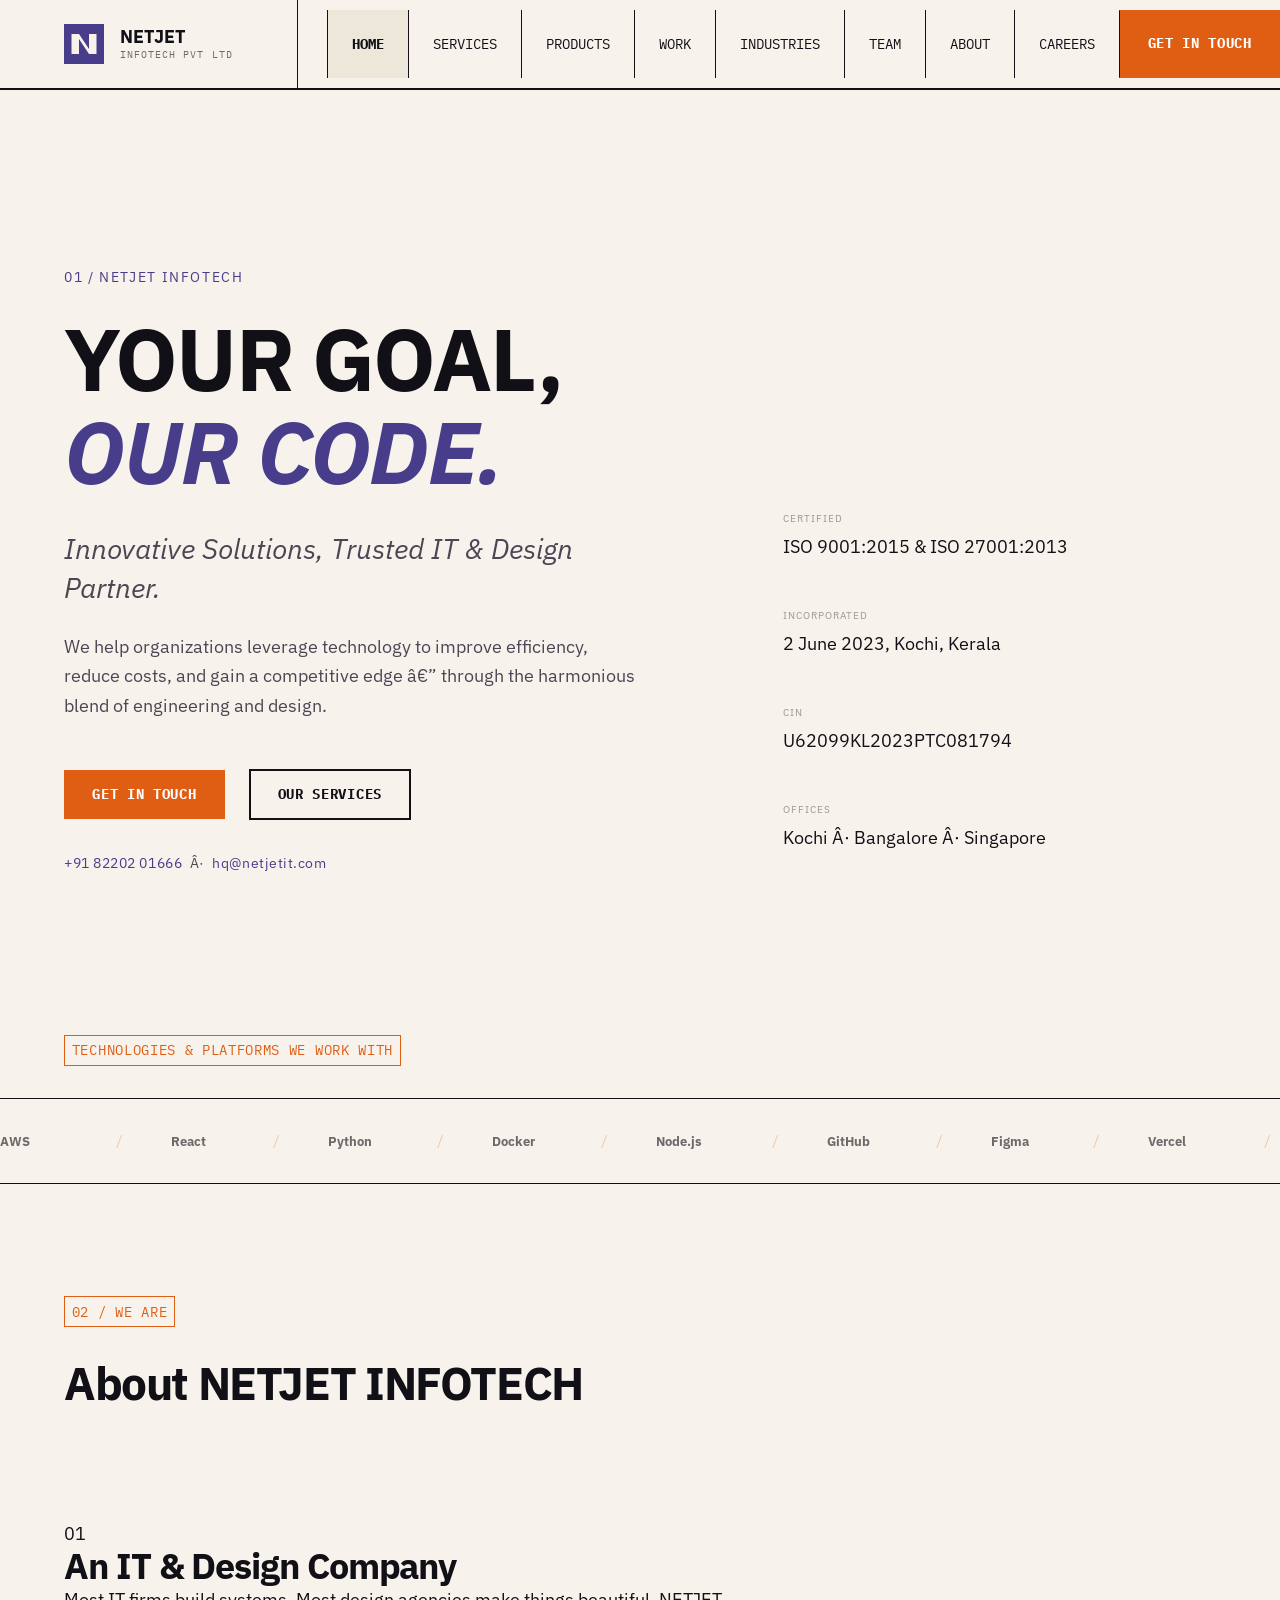
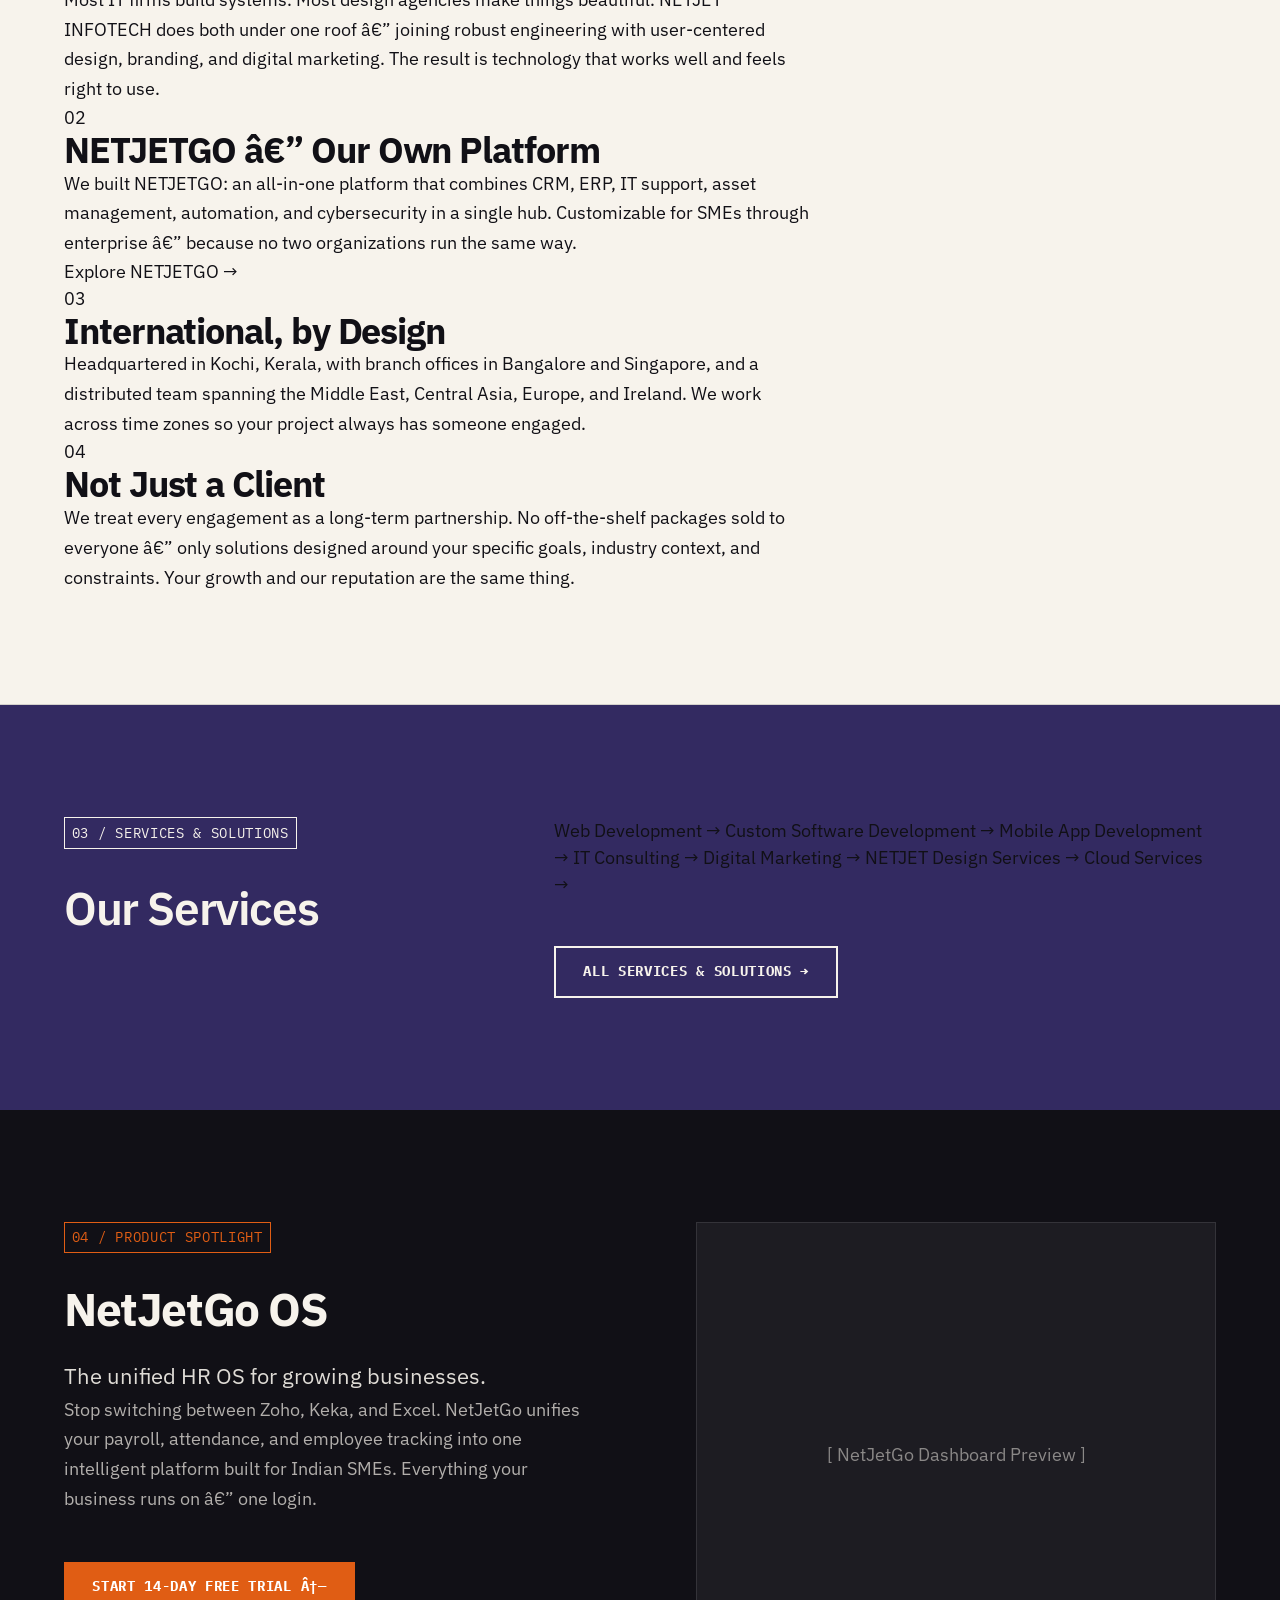
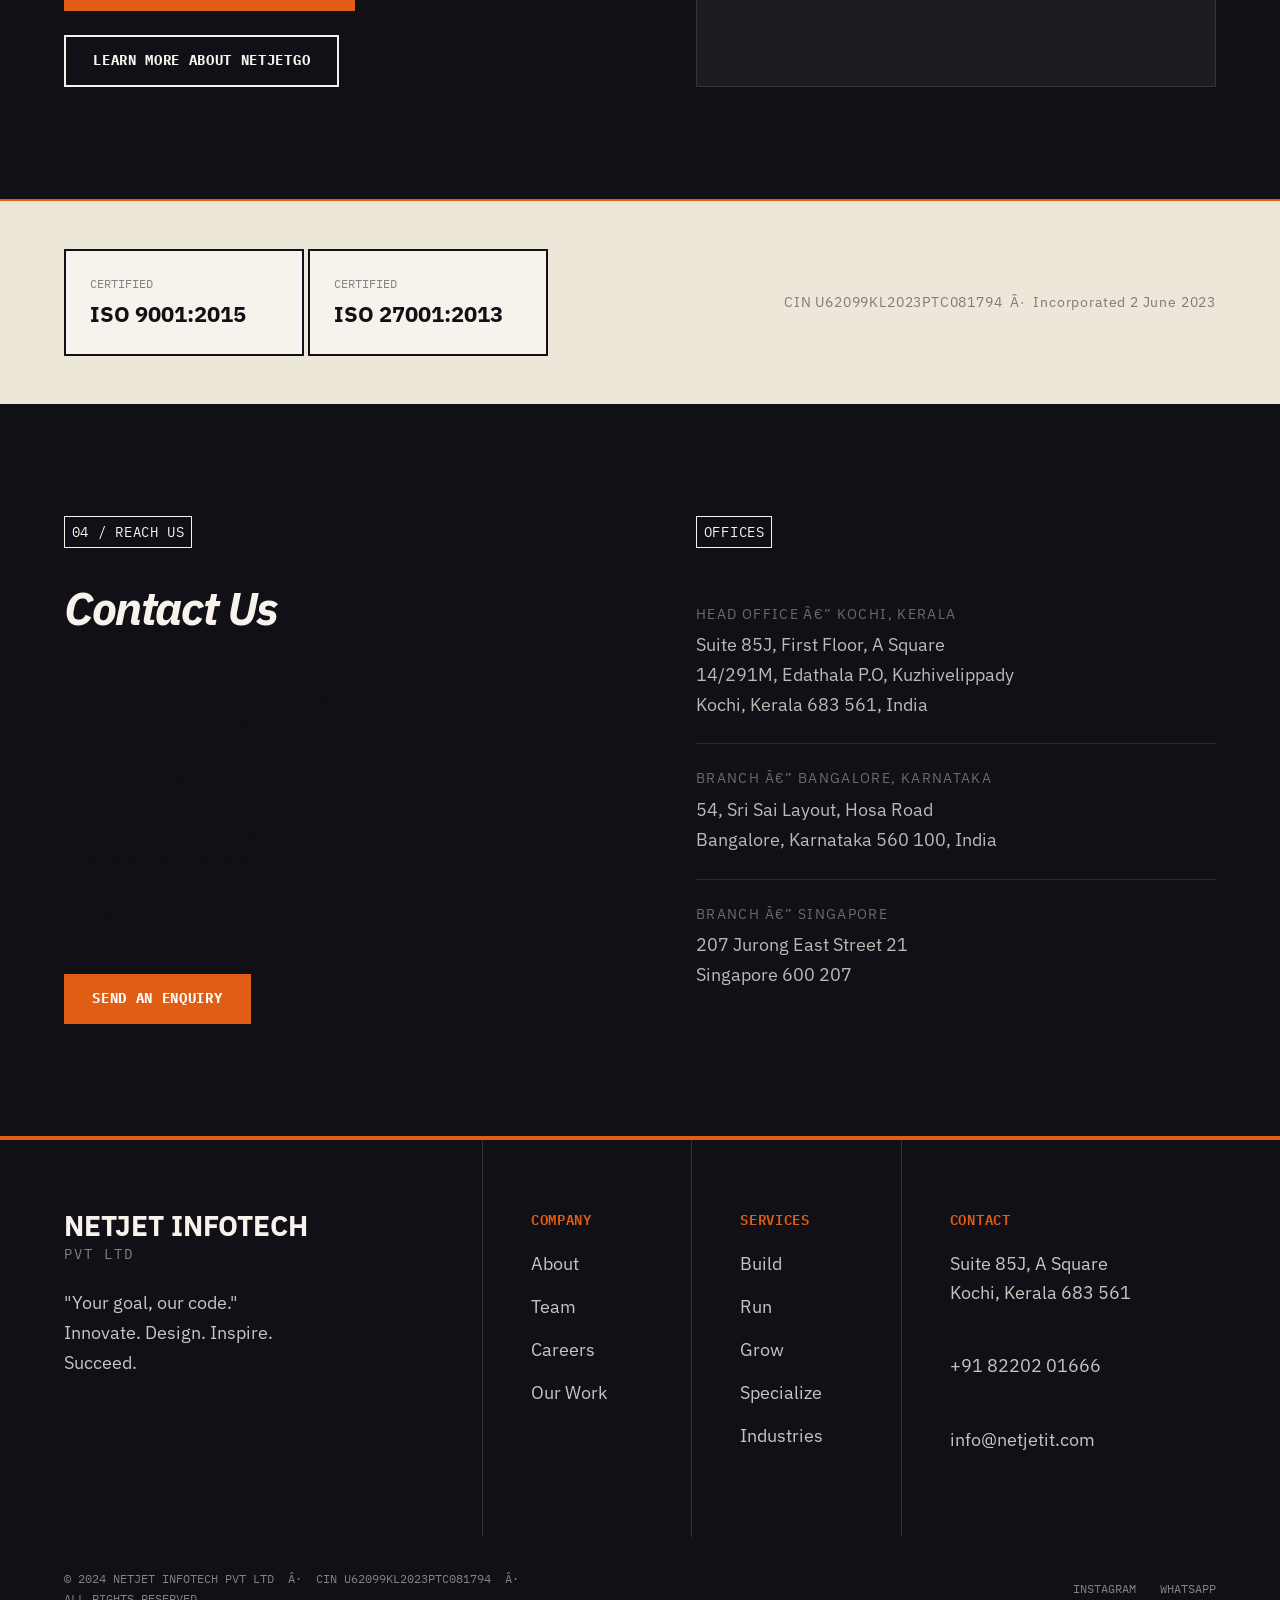
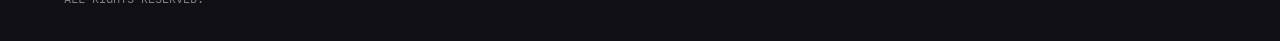
==== commit 5a81163c: "feat: add netjetgo product highlight section and dedicated product page" ====
--- a/index.html
+++ b/index.html
@@ -17,6 +17,7 @@
   <link rel="stylesheet" href="css/tokens.css">
   <link rel="stylesheet" href="css/base.css">
   <link rel="stylesheet" href="css/components.css">
+  <link rel="stylesheet" href="css/mobile.css">
 
   <style>
     /* Home-specific layout */
@@ -266,6 +267,7 @@
       <div class="nav-links" role="list">
         <a href="index.html" role="listitem">Home</a>
         <a href="services.html" role="listitem">Services</a>
+        <a href="product.html" role="listitem">Products</a>
         <a href="work.html" role="listitem">Work</a>
         <a href="industries.html" role="listitem">Industries</a>
         <a href="team.html" role="listitem">Team</a>
@@ -281,16 +283,17 @@
       </button>
     </div>
 
-    <nav class="nav-mobile" id="mobile-nav" aria-hidden="true">
+    <div class="nav-mobile" role="navigation" aria-label="Mobile navigation" id="mobile-nav" aria-hidden="true">
       <a href="index.html">Home</a>
       <a href="services.html">Services</a>
+      <a href="product.html">Products</a>
       <a href="work.html">Work</a>
       <a href="industries.html">Industries</a>
       <a href="team.html">Team</a>
       <a href="about.html">About</a>
       <a href="careers.html">Careers</a>
       <a href="contact.html" class="btn btn-primary">Get in touch</a>
-    </nav>
+    </div>
   </nav>
 
   <main>
@@ -475,6 +478,31 @@
       </div>
     </section>
 
+    <!-- Product Highlight (NetJetGo) -->
+    <section class="section" style="background-color: var(--ink); color: var(--cream); border-bottom: 2px solid var(--terra);" aria-labelledby="netjetgo-heading">
+      <div class="container resp-grid" style="align-items: center;">
+        <div>
+          <p class="section-label section-label--light" style="color: var(--terra); border-color: var(--terra);">04 / Product Spotlight</p>
+          <h2 id="netjetgo-heading" style="color: var(--cream); margin-bottom: var(--space-m); font-size: var(--step-4);">
+            NetJetGo OS
+          </h2>
+          <p class="mb-l" style="font-size: var(--step-1); max-width: 40ch; opacity: 0.9;">
+            The unified HR OS for growing businesses.
+          </p>
+          <p style="color: var(--cream); opacity: 0.7; max-width: 50ch; margin-bottom: var(--space-xl);">
+            Stop switching between Zoho, Keka, and Excel. NetJetGo unifies your payroll, attendance, and employee tracking into one intelligent platform built for Indian SMEs. Everything your business runs on â€” one login.
+          </p>
+          <div style="display: flex; gap: var(--space-m); flex-wrap: wrap;">
+            <a href="https://www.netjetgo.com/" class="btn btn-primary" target="_blank" rel="noopener">Start 14-Day Free Trial â†—</a>
+            <a href="product.html" class="btn btn-outline-light">Learn more about NetJetGo</a>
+          </div>
+        </div>
+        <div style="background: rgba(255,255,255,0.05); border: 1px solid rgba(255,255,255,0.1); padding: var(--space-2xl); text-align: center; height: 100%; display: flex; align-items: center; justify-content: center; min-height: 300px;">
+           <span class="text-mono" style="opacity: 0.5;">[ NetJetGo Dashboard Preview ]</span>
+        </div>
+      </div>
+    </section>
+
     <!-- Trust strip -->
     <section class="trust-strip" aria-label="Certifications and company registration">
       <div class="container">
@@ -649,3 +677,9 @@
 
 
 
+
+
+
+
+
+
--- a/css/components.css
+++ b/css/components.css
@@ -7,10 +7,15 @@
 .site-nav {
   position: sticky;
   top: 0;
-  z-index: 100;
+  z-index: 200;
   background-color: var(--cream);
-  border-bottom: 2px solid var(--ink); /* Strong structural separation */
+  border-bottom: 2px solid var(--ink);
   transition: transform var(--dur-mid) var(--ease-out);
+}
+
+/* For the absolute-positioned mobile dropdown to anchor to the nav bar */
+.nav-inner {
+  position: relative;
 }
 
 .site-nav.scroll-up { transform: translateY(0); }
@@ -65,7 +70,7 @@
 
 /* Nav links - structural tabs */
 .nav-links {
-  display: none;
+  display: none; /* Hidden on mobile; shown at 992px via media query */
   align-items: stretch;
   height: 100%;
 }
@@ -135,6 +140,8 @@
   cursor: pointer;
   padding: 0 var(--gutter);
   box-sizing: content-box;
+  -webkit-tap-highlight-color: transparent;
+  touch-action: manipulation;
 }
 
 .nav-violet .nav-toggle { border-left-color: var(--cream); }
@@ -149,45 +156,52 @@
 
 .nav-violet .nav-toggle-bar { background-color: var(--cream); }
 
-/* Mobile Menu */
+/* Mobile Menu — max-height approach for reliable mobile behavior */
 .nav-mobile {
   position: absolute;
   top: 100%;
   left: 0;
   width: 100%;
   background-color: var(--ink);
-  border-bottom: 2px solid var(--terra);
+  border-bottom: 3px solid var(--terra);
   display: flex;
   flex-direction: column;
+  padding: 0 var(--gutter);
+  max-height: 0;
+  overflow: hidden;
+  z-index: 9999;
+  transition: max-height 0.35s ease, padding 0.35s ease;
+}
+
+.nav-mobile.is-open {
+  max-height: 100vh;
   padding: var(--space-m) var(--gutter) var(--space-xl);
-  transform: translateY(-150%);
-  opacity: 0;
-  visibility: hidden;
-  transition: transform var(--dur-mid) var(--ease-out), opacity var(--dur-mid), visibility var(--dur-mid);
-}
-
-.nav-mobile.is-open {
-  transform: translateY(0);
-  opacity: 1;
-  visibility: visible;
 }
 
 .nav-mobile a {
   font-family: 'IBM Plex Sans', sans-serif;
-  font-size: var(--step-3);
+  font-size: var(--step-1);
   font-weight: var(--fw-bold);
   color: var(--cream);
   padding-block: var(--space-m);
   border-bottom: 1px solid rgba(247, 243, 236, 0.15);
   transition: color var(--dur-fast);
-}
-
-.nav-mobile a:hover { color: var(--terra); }
-.nav-mobile a:last-child { border-bottom: none; padding-top: var(--space-l); }
+  display: block;
+  text-decoration: none;
+  -webkit-tap-highlight-color: transparent;
+}
+
+.nav-mobile a:hover,
+.nav-mobile a:active { color: var(--terra); }
+.nav-mobile a:last-child { border-bottom: none; }
 
 @media (min-width: 992px) {
   .nav-toggle { display: none; }
   .nav-links { display: flex; }
+  .nav-mobile { display: none !important; }
+}
+  .nav-links { display: flex; }
+  .nav-mobile { display: none !important; }
 }
 
 /* â”€â”€â”€ Page Hero (Architectural) â”€â”€â”€â”€â”€â”€â”€â”€â”€â”€â”€â”€â”€â”€â”€â”€â”€â”€â”€â”€ */
@@ -645,3 +659,8 @@
   from { transform: translateX(0%); }
   to   { transform: translateX(-100%); }
 }
+
+
+
+
+
--- a/css/mobile.css
+++ b/css/mobile.css
@@ -0,0 +1,250 @@
+/*
+  NETJET INFOTECH
+  Mobile Responsive Overrides
+  Breakpoints: 768px (tablet), 480px (phone)
+*/
+
+/* ─── Global Mobile Resets ──────────────────────── */
+@media (max-width: 768px) {
+
+  /* Reduce section vertical padding */
+  .section,
+  [class*="page-hero"] {
+    padding-top: var(--space-xl);
+    padding-bottom: var(--space-xl);
+  }
+
+  /* Prevent anything from overflowing horizontally */
+  body { overflow-x: hidden; }
+  img, svg, video { max-width: 100%; }
+
+  /* Headings: use fluid scale properly */
+  h1 { font-size: clamp(2rem, 9vw, 3.5rem); letter-spacing: -0.02em; }
+  h2 { font-size: clamp(1.6rem, 7vw, 2.5rem); }
+  h3 { font-size: clamp(1.3rem, 5vw, 1.9rem); }
+
+  /* Spacing tokens — reduce heavy gaps on mobile */
+  .section { padding-block: var(--space-2xl); }
+
+  /* ─── Hero section ─────────────────────────────── */
+  .hero-inner,
+  [style*="grid-template-columns: 7fr 5fr"],
+  [style*="grid-template-columns: 1fr 1fr"],
+  [style*="grid-template-columns: 4fr 7fr"],
+  [style*="grid-template-columns: 3fr 2fr"],
+  [style*="grid-template-columns: 10rem 1fr"],
+  [style*="grid-template-columns: 1fr 1fr; gap: var(--space-3xl)"] {
+    grid-template-columns: 1fr !important;
+    gap: var(--space-xl) !important;
+  }
+
+  /* Also handle repeat() patterns */
+  [style*="grid-template-columns: repeat(2, 1fr)"],
+  [style*="grid-template-columns: repeat(3, 1fr)"],
+  [style*="grid-template-columns: repeat(4, 1fr)"] {
+    grid-template-columns: 1fr !important;
+    gap: var(--space-l) !important;
+  }
+
+  /* Hero aside panel — hide on mobile (info overload) */
+  .hero-aside { display: none; }
+
+  /* Hero body text width */
+  .hero-body,
+  .hero-sub { max-width: 100%; }
+
+  /* Hero actions — stack vertically */
+  .hero-actions {
+    flex-direction: column;
+    align-items: flex-start;
+    gap: var(--space-m);
+  }
+  .hero-actions .btn { width: 100%; text-align: center; justify-content: center; }
+
+  /* ─── Services teaser grid ──────────────────────── */
+  .services-teaser .container {
+    grid-template-columns: 1fr !important;
+    gap: var(--space-xl) !important;
+  }
+
+  /* ─── Contact block ─────────────────────────────── */
+  .contact-block-grid {
+    grid-template-columns: 1fr !important;
+    gap: var(--space-xl) !important;
+  }
+
+  /* ─── Structural grids (12-col) ─────────────────── */
+  .grid-structural {
+    grid-template-columns: 1fr !important;
+    border-left: none;
+    border-top: var(--border-structural-light);
+  }
+  .grid-structural .grid-cell {
+    border-right: none;
+    border-left: var(--border-structural-light);
+  }
+
+  /* ─── 4-col grids → 2-col ───────────────────────── */
+  .grid-4 { grid-template-columns: repeat(2, 1fr) !important; }
+
+  /* ─── Stats / pillars grid ───────────────────────── */
+  .pillars-grid,
+  .stats-grid,
+  .facts-grid {
+    grid-template-columns: 1fr 1fr !important;
+  }
+
+  /* ─── Card grids ──────────────────────────────────── */
+  .service-cards-grid,
+  .work-grid,
+  .team-grid,
+  .industry-grid {
+    grid-template-columns: 1fr !important;
+    gap: var(--space-l);
+  }
+
+  /* ─── Page hero (inner hero grid) ───────────────── */
+  .page-hero .container > div[style*="grid"] {
+    grid-template-columns: 1fr !important;
+    gap: var(--space-xl) !important;
+  }
+
+  /* ─── Footer grid ───────────────────────────────── */
+  .footer-grid {
+    grid-template-columns: 1fr !important;
+    gap: var(--space-xl);
+  }
+  .footer-col + .footer-col { border-left: none; border-top: var(--border-structural-dark); padding-top: var(--space-l); }
+
+  /* ─── Marquee ───────────────────────────────────── */
+  .marquee-content { animation-duration: 20s; }
+
+  /* ─── Process timeline ──────────────────────────── */
+  .process-timeline { gap: var(--space-l); }
+  .process-step { padding: var(--space-l); }
+
+  /* ─── Form fields ───────────────────────────────── */
+  .form-row,
+  [style*="grid-template-columns: 1fr 1fr; gap: var(--space-s)"] {
+    grid-template-columns: 1fr !important;
+  }
+
+  /* ─── Borders: remove side borders that cause visual mess ── */
+  .grid-2 > div,
+  .grid-3 > div { border-right: none; border-bottom: var(--border-structural-light); }
+  .grid-2 > div:last-child,
+  .grid-3 > div:last-child { border-bottom: none; }
+
+  /* ─── Typography overflow fix ───────────────────── */
+  p { max-width: 100%; word-break: break-word; }
+  h1, h2, h3 { word-break: break-word; overflow-wrap: break-word; }
+
+  /* ─── Track grid in careers ─────────────────────── */
+  .track-grid { grid-template-columns: 1fr !important; }
+
+  /* ─── Offices grid in contact ────────────────────── */
+  .offices-grid { grid-template-columns: 1fr !important; }
+
+  /* ─── Team/About vision-mission grid ─────────────── */
+  .vmv-item { grid-template-columns: 1fr !important; }
+}
+
+/* ─── Phone (≤480px) ────────────────────────────── */
+@media (max-width: 480px) {
+
+  /* Font sizes */
+  h1 { font-size: clamp(1.8rem, 8vw, 2.8rem); }
+  h2 { font-size: clamp(1.4rem, 7vw, 2rem); }
+
+  /* Nav: make toggle area larger for thumbs */
+  .nav-toggle { width: 44px; height: 44px; }
+  .nav-logo-text span { display: none; } /* Hide "INFOTECH PVT LTD" sub-line at tiny sizes */
+
+  /* Pillars / stats: stack to 1 col */
+  .pillars-grid,
+  .stats-grid,
+  .facts-grid,
+  .grid-4 { grid-template-columns: 1fr !important; }
+
+  /* Buttons: full width */
+  .btn { width: 100%; justify-content: center; text-align: center; }
+  .hero-actions { gap: var(--space-s); }
+
+  /* Section padding */
+  .section,
+  .page-hero { padding-top: var(--space-xl); padding-bottom: var(--space-xl); }
+
+  /* Remove heavy left padding on containers */
+  .container { padding-inline: 1rem; }
+
+  /* Marquee text slightly smaller */
+  .marquee-item svg { height: 16px; }
+
+  /* Work / case study cards: remove side borders */
+  .work-card,
+  .service-card { border-left: none; border-top: 3px solid var(--ink); }
+
+  /* Cert / badge items: stack */
+  .cert-grid { grid-template-columns: 1fr !important; }
+}
+
+/* ─── Tablet landscape (769px–1024px) ──────────── */
+@media (min-width: 769px) and (max-width: 1024px) {
+
+  h1 { font-size: clamp(2.5rem, 5vw, 4rem); }
+
+  /* 4-col → 2-col */
+  .grid-4 { grid-template-columns: repeat(2, 1fr) !important; }
+
+  /* Asymmetric grids → even split */
+  [style*="grid-template-columns: 7fr 5fr"],
+  [style*="grid-template-columns: 4fr 7fr"],
+  [style*="grid-template-columns: 3fr 2fr"] {
+    grid-template-columns: 1fr 1fr !important;
+    gap: var(--space-2xl) !important;
+  }
+
+  /* Footer: 2 col */
+  .footer-grid { grid-template-columns: repeat(2, 1fr) !important; }
+
+  /* Hero aside: show but compact */
+  .hero-aside { display: flex; flex-direction: row; flex-wrap: wrap; gap: var(--space-l); }
+  .hero-aside-item { flex: 1 1 calc(50% - var(--space-l)); }
+}
+
+/* ─── Responsive grid utility classes ───────────── */
+/* Applied via JS or added to HTML as data- attributes */
+/* These match common inline patterns found in page HTML */
+
+/* For inline style fallbacks: wrap any 2-col grid div with .resp-grid */
+.resp-grid {
+  display: grid;
+  grid-template-columns: 1fr 1fr;
+  gap: var(--space-3xl);
+}
+
+@media (max-width: 768px) {
+  .resp-grid {
+    grid-template-columns: 1fr !important;
+    gap: var(--space-xl) !important;
+  }
+}
+
+@media (max-width: 480px) {
+  .resp-grid {
+    gap: var(--space-l) !important;
+  }
+}
+
+/* ─── Contact form row grid ───────────── */
+.form-row-grid {
+  display: grid;
+  grid-template-columns: 1fr 1fr;
+  gap: var(--space-s) var(--space-l);
+}
+
+@media (max-width: 768px) {
+  .form-row-grid {
+    grid-template-columns: 1fr !important;
+  }
+}
